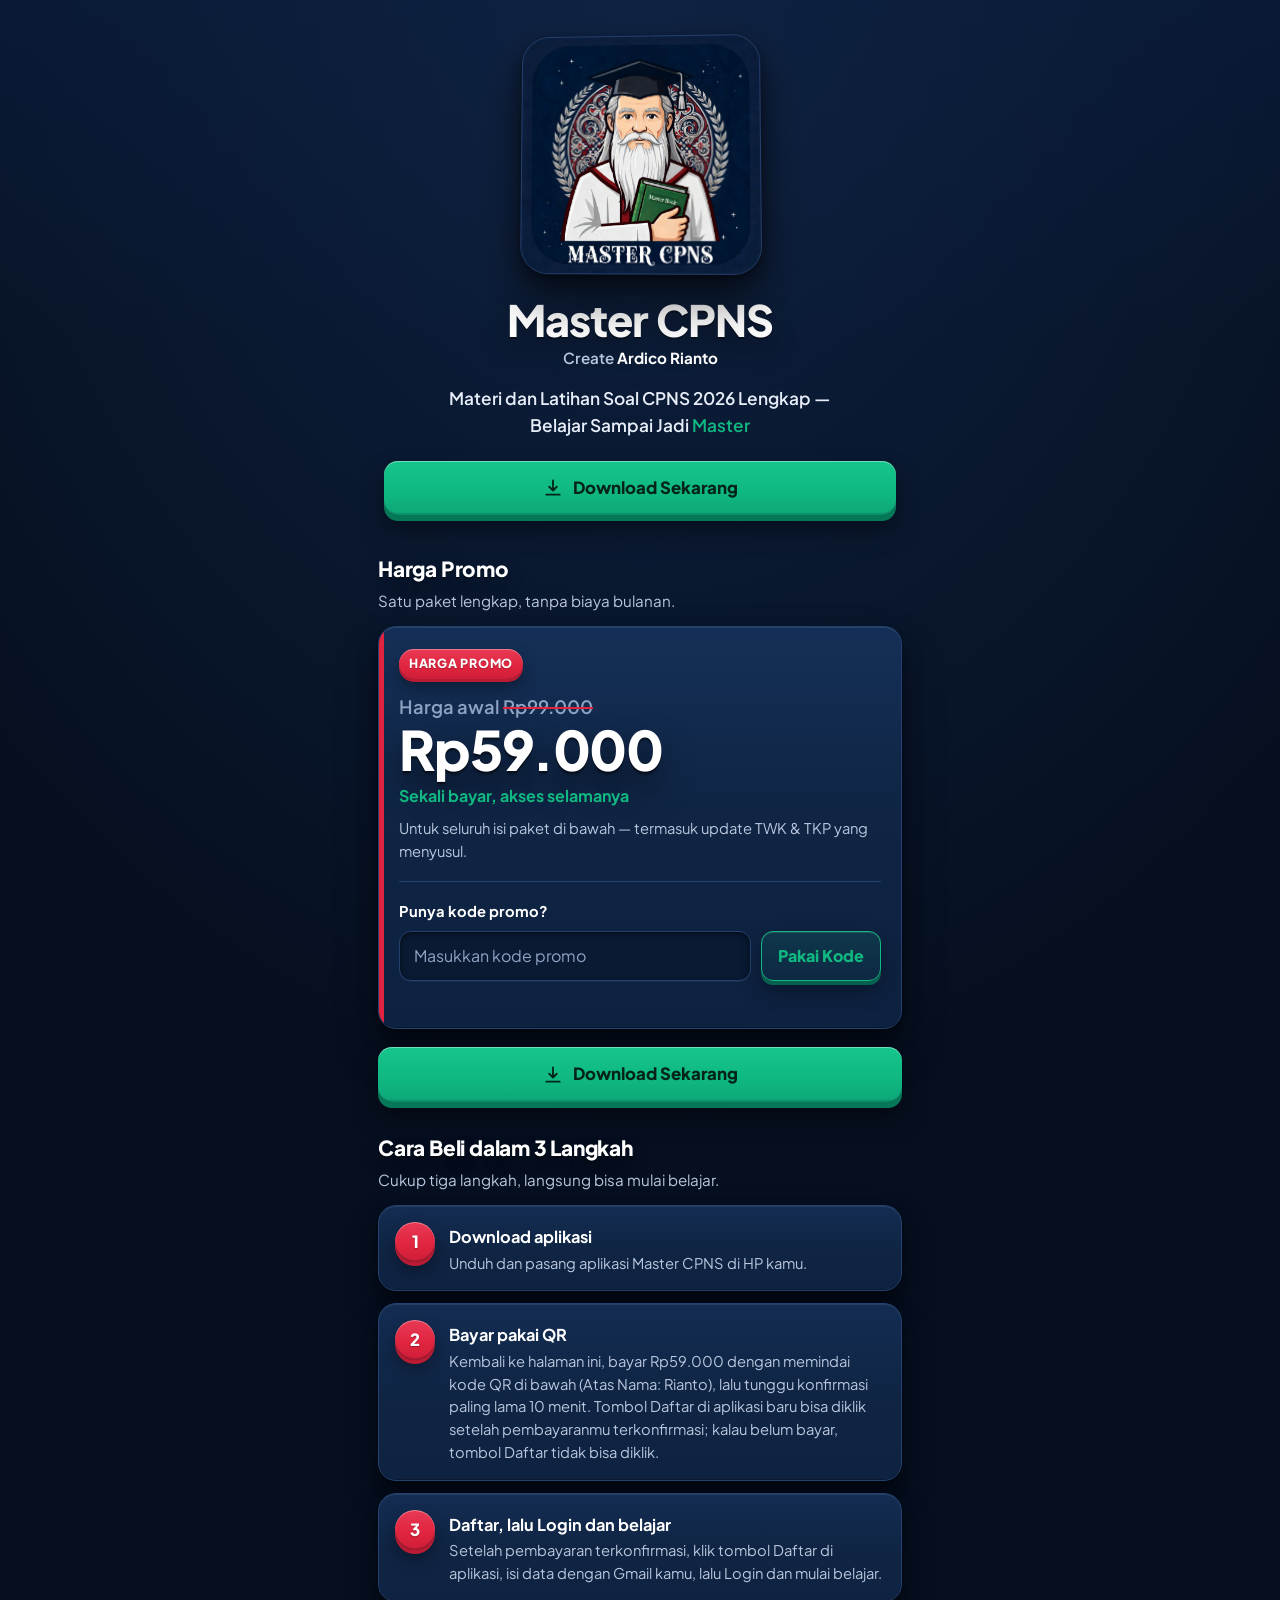
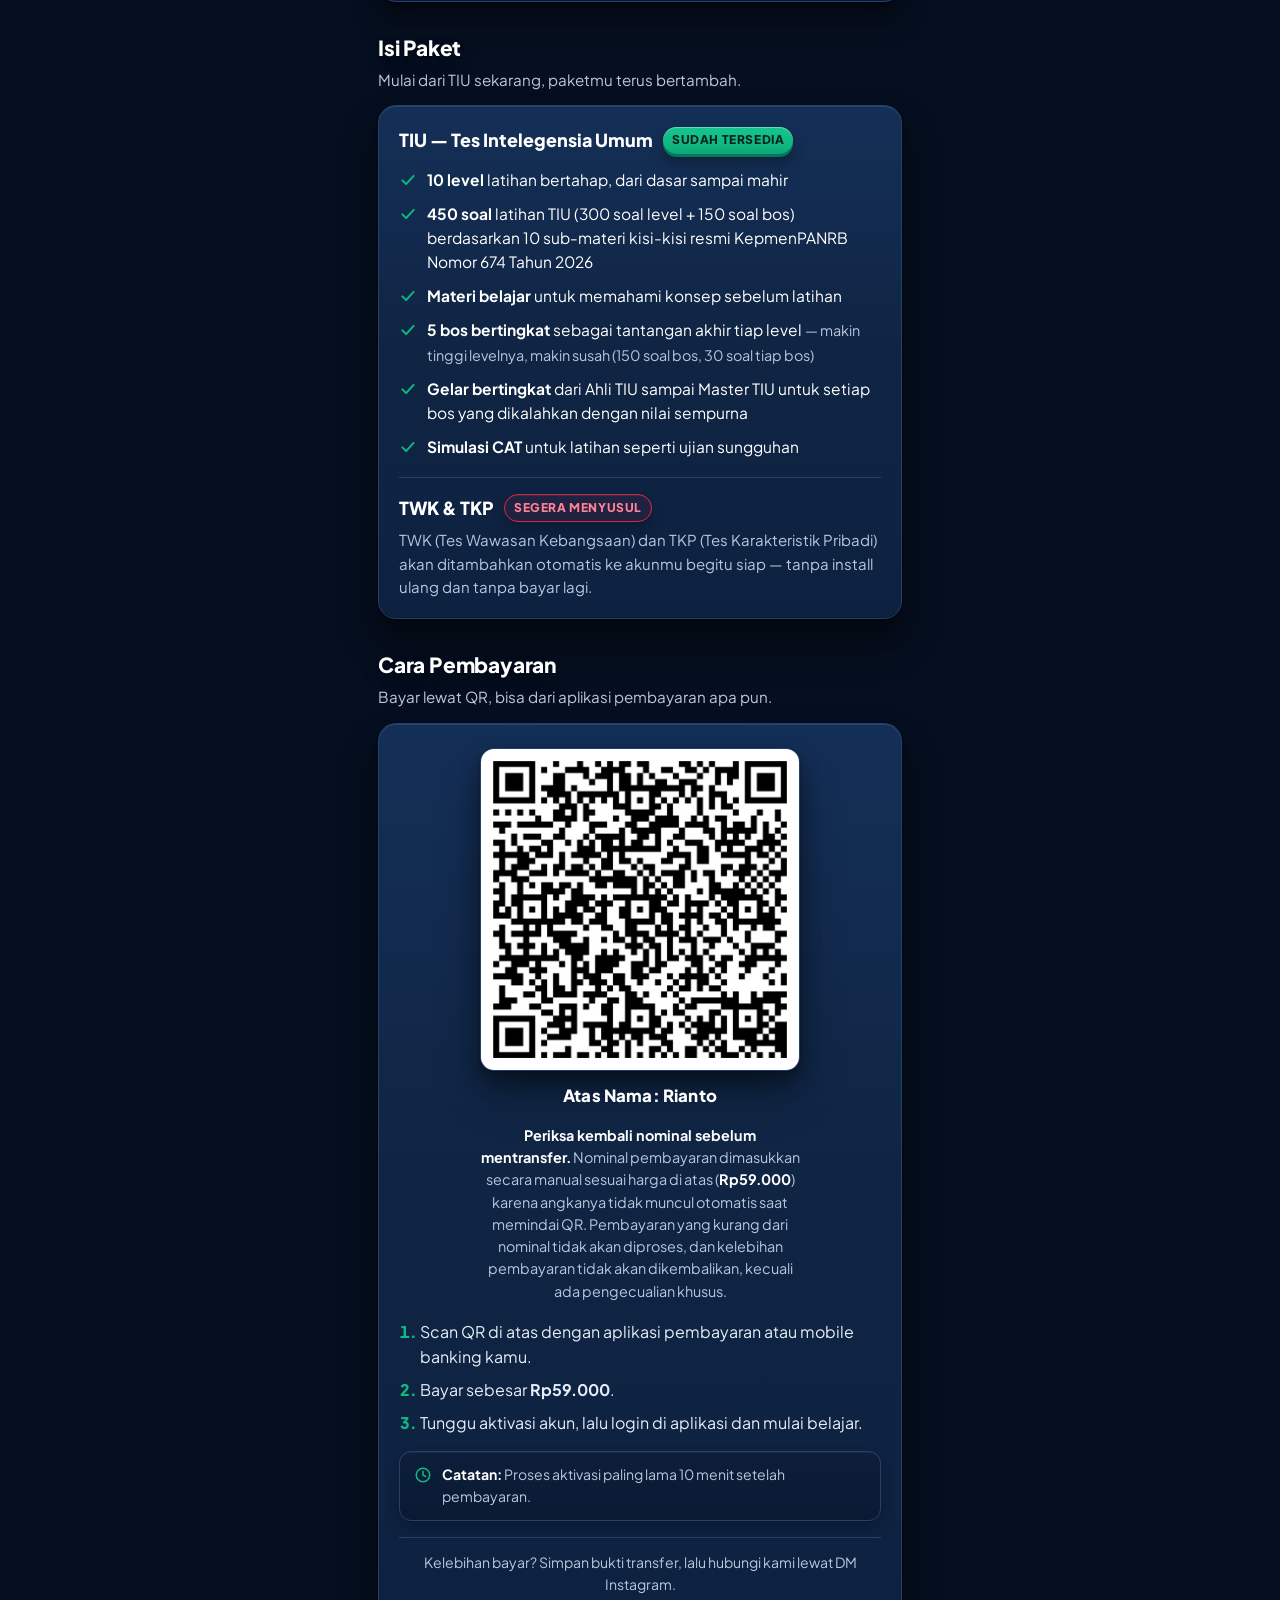
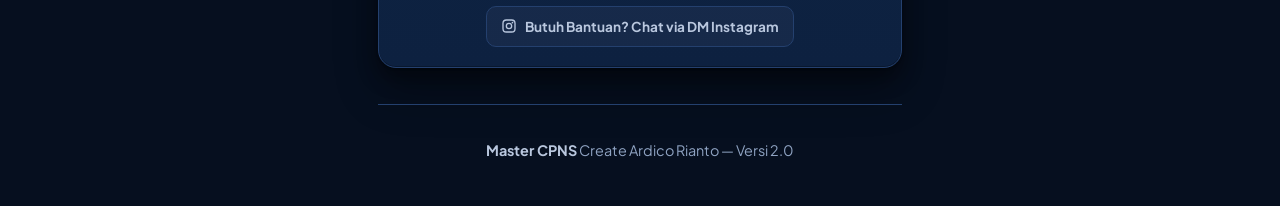
==== index.html @ 48efb050 "Publish landing page Master CPNS" ====
<!doctype html>
<html lang="id">
<head>
<meta charset="utf-8" />
<meta name="viewport" content="width=device-width, initial-scale=1, viewport-fit=cover" />
<meta name="color-scheme" content="dark" />
<link rel="icon" href="data:," />
<title>Master CPNS — Latihan Soal CPNS 2026</title>
<link rel="preconnect" href="https://fonts.googleapis.com" />
<link rel="preconnect" href="https://fonts.gstatic.com" crossorigin />
<link href="https://fonts.googleapis.com/css2?family=Plus+Jakarta+Sans:wght@400;500;600;700;800&display=swap" rel="stylesheet" />
<style>
  :root{
    --navy-950:#060f1f;
    --navy-900:#0a1a33;
    --navy-800:#102544;
    --navy-700:#17335e;
    --navy-line:#24406e;
    --white:#ffffff;
    --muted:#b9c7de;
    --muted-2:#8fa3c2;
    --crimson:#e0243f;
    --crimson-dark:#b91c32;
    --emerald:#10b981;
    --emerald-dark:#059669;
    --emerald-soft:#d1fae5;
    --radius:18px;
  }
  *{box-sizing:border-box}
  html{scroll-behavior:smooth}
  body{
    margin:0;
    background:
      radial-gradient(120% 55% at 50% 0%, #0e2242 0%, rgba(14,34,66,0) 60%),
      linear-gradient(180deg, #081630 0%, var(--navy-950) 340px, var(--navy-950) 100%);
    background-color:var(--navy-950);
    color:var(--white);
    font-family:"Plus Jakarta Sans", system-ui, -apple-system, "Segoe UI", sans-serif;
    -webkit-font-smoothing:antialiased;
    line-height:1.55;
    overflow-x:clip;
  }
  img{max-width:100%; display:block}
  button, input{font:inherit}
  button, input{min-height:48px}
  :focus-visible{outline:3px solid var(--emerald); outline-offset:2px; border-radius:6px}

  .page{max-width:560px; margin:0 auto; padding:0 18px 0}

  /* ---------- HERO ---------- */
  .hero{
    text-align:center;
    padding:34px 6px 8px;
    perspective:900px;
  }
  .logo-wrap{
    width:min(240px, 62vw);
    margin:0 auto;
    border-radius:28px;
    overflow:hidden;
    border:1px solid var(--navy-line);
    box-shadow:
      inset 0 1px 0 rgba(255,255,255,.14),
      0 2px 4px rgba(0,0,0,.35),
      0 10px 20px rgba(0,0,0,.38),
      0 26px 48px rgba(0,0,0,.5);
    transform:perspective(900px) rotateX(2deg) rotateY(-2deg);
    transition:transform .35s ease, box-shadow .35s ease;
    will-change:transform;
  }
  @media (hover:hover){
    .logo-wrap:hover{
      transform:perspective(900px) rotateX(5deg) rotateY(4deg) translateY(-3px);
      box-shadow:
        inset 0 1px 0 rgba(255,255,255,.16),
        0 3px 6px rgba(0,0,0,.35),
        0 14px 26px rgba(0,0,0,.4),
        0 32px 56px rgba(0,0,0,.55);
    }
  }
  .logo-wrap:active{
    transform:perspective(900px) rotateX(5deg) rotateY(4deg) translateY(-2px);
    box-shadow:
      inset 0 1px 0 rgba(255,255,255,.16),
      0 3px 6px rgba(0,0,0,.35),
      0 14px 26px rgba(0,0,0,.4),
      0 30px 52px rgba(0,0,0,.52);
  }
  .logo-wrap img{width:100%; height:auto; aspect-ratio:1/1}
  .hero h1{
    margin:22px 0 2px;
    font-size:2.35rem;
    line-height:1.1;
    font-weight:800;
    letter-spacing:-.02em;
    text-shadow:0 2px 0 rgba(0,0,0,.35), 0 10px 24px rgba(0,0,0,.35);
  }
  .byline{
    margin:0;
    color:var(--muted);
    font-size:.95rem;
    font-weight:600;
  }
  .byline strong{color:var(--white); font-weight:700}
  .tagline{
    margin:16px auto 0;
    max-width:26rem;
    font-size:1.08rem;
    font-weight:600;
    color:#e6edf8;
  }
  .tagline .accent{color:var(--emerald)}
  .btn-download{
    margin-top:22px;
    width:100%;
    text-decoration:none;
    border:0;
    border-radius:14px;
    background:linear-gradient(180deg, #15c58d 0%, var(--emerald) 55%, #0da678 100%);
    color:#04241a;
    font-weight:800;
    font-size:1.05rem;
    padding:14px 20px;
    cursor:pointer;
    display:inline-flex; align-items:center; justify-content:center; gap:10px;
    box-shadow:
      inset 0 1px 0 rgba(255,255,255,.4),
      inset 0 -2px 0 rgba(0,0,0,.14),
      0 6px 0 #047857,
      0 14px 26px rgba(0,0,0,.45);
    transform:translateY(0);
    transition:transform .12s ease, box-shadow .12s ease, background .12s ease;
    -webkit-tap-highlight-color:transparent;
  }
  @media (hover:hover){
    .btn-download:hover{
      transform:translateY(-1px);
      box-shadow:
        inset 0 1px 0 rgba(255,255,255,.4),
        inset 0 -2px 0 rgba(0,0,0,.14),
        0 7px 0 #047857,
        0 16px 30px rgba(0,0,0,.48);
    }
  }
  .btn-download:active{
    background:var(--emerald-dark);
    color:#fff;
    transform:translateY(4px);
    box-shadow:
      inset 0 1px 0 rgba(255,255,255,.22),
      inset 0 2px 6px rgba(0,0,0,.22),
      0 2px 0 #047857,
      0 6px 14px rgba(0,0,0,.4);
  }
  .btn-download svg{flex:none}
  .hero-note{
    min-height:1.4em;
    margin:10px 0 0;
    font-size:.85rem;
    color:var(--muted-2);
  }

  /* ---------- SECTIONS ---------- */
  section{margin-top:30px}
  .section-title{
    margin:0 0 4px;
    font-size:1.3rem;
    font-weight:800;
    letter-spacing:-.01em;
    text-shadow:0 2px 0 rgba(0,0,0,.3), 0 8px 18px rgba(0,0,0,.28);
  }
  .section-sub{margin:0 0 14px; color:var(--muted); font-size:.95rem}

  /* ---------- PRICE CARD ---------- */
  .price-card{
    background:linear-gradient(180deg, #142f57 0%, var(--navy-800) 46%, #0d2140 100%);
    border:1px solid var(--navy-line);
    border-radius:var(--radius);
    padding:22px 20px 20px;
    position:relative;
    overflow:hidden;
    box-shadow:
      inset 0 1px 0 rgba(255,255,255,.1),
      inset 0 -1px 0 rgba(0,0,0,.28),
      0 1px 2px rgba(0,0,0,.35),
      0 10px 20px rgba(0,0,0,.34),
      0 24px 44px rgba(0,0,0,.32);
  }
  .price-card::before{
    content:"";
    position:absolute; inset:0 auto 0 0; width:5px;
    background:var(--crimson);
  }
  .promo-badge{
    display:inline-block;
    background:linear-gradient(180deg, #e83a55 0%, var(--crimson) 60%, #cf1e38 100%);
    color:#fff;
    font-size:.78rem;
    font-weight:800;
    letter-spacing:.06em;
    text-transform:uppercase;
    padding:5px 10px;
    border-radius:999px;
    box-shadow:
      inset 0 1px 0 rgba(255,255,255,.3),
      0 3px 0 var(--crimson-dark),
      0 8px 16px rgba(0,0,0,.35);
    text-shadow:0 1px 1px rgba(0,0,0,.25);
  }
  .price-old{
    margin:14px 0 0;
    color:var(--muted-2);
    font-size:1.15rem;
    font-weight:600;
  }
  .price-old s{text-decoration-thickness:2px; text-decoration-color:var(--crimson)}
  .price-new{
    margin:0;
    font-size:3rem;
    line-height:1.05;
    font-weight:800;
    letter-spacing:-.02em;
    text-shadow:
      0 2px 0 rgba(0,0,0,.42),
      0 4px 0 rgba(0,0,0,.16),
      0 16px 30px rgba(0,0,0,.5);
  }
  .price-new small{font-size:1.05rem; font-weight:700; color:var(--muted)}
  .price-was{
    font-size:1.35rem;
    font-weight:600;
    color:var(--muted-2);
    letter-spacing:0;
    margin-left:10px;
    vertical-align:middle;
  }
  .price-was s{text-decoration-thickness:2px; text-decoration-color:var(--crimson)}
  .price-once{
    margin:6px 0 0;
    color:var(--emerald);
    font-weight:700;
    font-size:1rem;
  }
  .price-includes{margin:8px 0 0; color:var(--muted); font-size:.92rem}

  .promo-form{margin-top:18px; border-top:1px solid var(--navy-line); padding-top:18px}
  .promo-form label{display:block; font-weight:700; font-size:.92rem; margin-bottom:8px}
  .promo-row{display:flex; gap:10px}
  .promo-row input{
    flex:1; min-width:0;
    background:var(--navy-900);
    border:1px solid var(--navy-line);
    border-radius:12px;
    color:var(--white);
    padding:12px 14px;
    text-transform:uppercase;
    box-shadow:
      inset 0 2px 6px rgba(0,0,0,.45),
      inset 0 1px 0 rgba(0,0,0,.3),
      0 1px 0 rgba(255,255,255,.05);
  }
  .promo-row input::placeholder{color:var(--muted-2); text-transform:none}
  .btn-promo{
    flex:none;
    border:1px solid var(--emerald);
    background:linear-gradient(180deg, rgba(16,185,129,.14) 0%, rgba(16,185,129,.04) 100%);
    color:var(--emerald);
    font-weight:800;
    border-radius:12px;
    padding:12px 16px;
    cursor:pointer;
    box-shadow:
      inset 0 1px 0 rgba(255,255,255,.12),
      0 4px 0 rgba(4,120,87,.75),
      0 10px 20px rgba(0,0,0,.35);
    transform:translateY(0);
    transition:transform .12s ease, box-shadow .12s ease, background .12s ease, color .12s ease;
    -webkit-tap-highlight-color:transparent;
  }
  .btn-promo:active{
    background:var(--emerald);
    color:#04241a;
    transform:translateY(3px);
    box-shadow:
      inset 0 2px 5px rgba(0,0,0,.18),
      0 1px 0 rgba(4,120,87,.75),
      0 5px 12px rgba(0,0,0,.32);
  }
  .promo-msg{min-height:1.35em; margin:8px 0 0; font-size:.88rem; color:var(--muted)}
  .promo-msg.ok{color:var(--emerald)}
  .promo-msg.err{color:#ff8296}
  .promo-result{
    margin-top:14px;
    background:linear-gradient(180deg, rgba(16,185,129,.14) 0%, rgba(16,185,129,.05) 100%);
    border:1px solid var(--emerald);
    border-radius:12px;
    padding:12px 14px;
    box-shadow:
      inset 0 1px 0 rgba(255,255,255,.1),
      0 6px 14px rgba(0,0,0,.28);
  }
  .promo-result-price{margin:0; font-size:1rem; color:var(--muted)}
  .promo-result-price strong{color:var(--emerald); font-size:1.35rem; font-weight:800; letter-spacing:-.01em}

  /* ---------- STEPS ---------- */
  .steps{list-style:none; margin:0; padding:0; display:grid; gap:12px}
  .steps li{
    display:flex; gap:14px; align-items:flex-start;
    background:linear-gradient(180deg, #132c52 0%, var(--navy-800) 52%, #0e2342 100%);
    border:1px solid var(--navy-line);
    border-radius:var(--radius);
    padding:16px;
    box-shadow:
      inset 0 1px 0 rgba(255,255,255,.09),
      inset 0 -1px 0 rgba(0,0,0,.25),
      0 1px 2px rgba(0,0,0,.32),
      0 8px 16px rgba(0,0,0,.3),
      0 18px 32px rgba(0,0,0,.26);
  }
  .step-num{
    flex:none;
    width:40px; height:40px;
    border-radius:50%;
    display:flex; align-items:center; justify-content:center;
    font-weight:800; font-size:1.05rem;
    background:linear-gradient(180deg, #e83a55 0%, var(--crimson) 58%, #cf1e38 100%);
    color:#fff;
    box-shadow:
      inset 0 1px 0 rgba(255,255,255,.35),
      inset 0 -2px 0 rgba(0,0,0,.18),
      0 4px 0 var(--crimson-dark),
      0 9px 16px rgba(0,0,0,.38);
    text-shadow:0 1px 1px rgba(0,0,0,.28);
  }
  .steps h3{margin:2px 0 2px; font-size:1.02rem; font-weight:700}
  .steps p{margin:0; color:var(--muted); font-size:.92rem}

  /* ---------- PACKAGE ---------- */
  .pkg-card{
    background:linear-gradient(180deg, #142f57 0%, var(--navy-800) 46%, #0d2140 100%);
    border:1px solid var(--navy-line);
    border-radius:var(--radius);
    padding:20px;
    box-shadow:
      inset 0 1px 0 rgba(255,255,255,.1),
      inset 0 -1px 0 rgba(0,0,0,.28),
      0 1px 2px rgba(0,0,0,.35),
      0 10px 20px rgba(0,0,0,.34),
      0 24px 44px rgba(0,0,0,.32);
  }
  .pkg-head{display:flex; align-items:center; gap:10px; flex-wrap:wrap}
  .pkg-head h3{margin:0; font-size:1.12rem; font-weight:800}
  .chip{
    font-size:.75rem; font-weight:800; letter-spacing:.05em; text-transform:uppercase;
    padding:4px 9px; border-radius:999px;
  }
  .chip-now{
    background:linear-gradient(180deg, #15c58d 0%, var(--emerald) 60%, #0da678 100%);
    color:#04241a;
    box-shadow:
      inset 0 1px 0 rgba(255,255,255,.35),
      0 3px 0 #047857,
      0 7px 14px rgba(0,0,0,.32);
  }
  .chip-soon{
    background:rgba(224,36,63,.08);
    border:1px solid var(--crimson);
    color:#ff8296;
    box-shadow:
      inset 0 1px 0 rgba(255,255,255,.07),
      0 6px 14px rgba(0,0,0,.25);
  }
  .pkg-list{list-style:none; margin:14px 0 0; padding:0; display:grid; gap:10px}
  .pkg-list li{display:flex; gap:10px; align-items:flex-start; font-size:.97rem}
  .pkg-list svg{flex:none; margin-top:3px}
  .pkg-list .sub{color:var(--muted); font-size:.9rem}
  .pkg-soon{margin-top:18px; border-top:1px solid var(--navy-line); padding-top:16px}
  .pkg-soon p{margin:6px 0 0; color:var(--muted); font-size:.94rem}

  /* ---------- PAYMENT ---------- */
  .pay-card{
    background:linear-gradient(180deg, #142f57 0%, var(--navy-800) 46%, #0d2140 100%);
    border:1px solid var(--navy-line);
    border-radius:var(--radius);
    padding:20px;
    box-shadow:
      inset 0 1px 0 rgba(255,255,255,.1),
      inset 0 -1px 0 rgba(0,0,0,.28),
      0 1px 2px rgba(0,0,0,.35),
      0 10px 20px rgba(0,0,0,.34),
      0 24px 44px rgba(0,0,0,.32);
  }
  .qr-figure{
    margin:4px auto 0;
    max-width:320px;
    text-align:center;
  }
  .qr-figure img{
    width:100%;
    height:auto;
    border-radius:14px;
    border:1px solid var(--navy-line);
    box-shadow:
      0 1px 2px rgba(0,0,0,.35),
      0 10px 20px rgba(0,0,0,.34),
      0 24px 44px rgba(0,0,0,.32);
  }
  .qr-name{
    margin:12px 0 0;
    font-weight:800;
    font-size:1.05rem;
    letter-spacing:.01em;
    color:var(--white);
  }
  .qr-manual-note{
    margin:14px auto 0;
    max-width:320px;
    text-align:center;
    font-size:.9rem;
    color:var(--muted);
  }
  .qr-manual-note strong{color:var(--white)}
  .pay-steps{margin:18px 0 0; padding-left:1.3rem; display:grid; gap:8px; color:#e6edf8}
  .pay-steps li::marker{color:var(--emerald); font-weight:800}
  .pay-note{
    margin:16px 0 0;
    background:linear-gradient(180deg, #0c1e3a 0%, var(--navy-900) 100%);
    border:1px solid var(--navy-line);
    border-radius:12px;
    padding:12px 14px;
    font-size:.88rem;
    color:var(--muted);
    display:flex; gap:10px; align-items:flex-start;
    box-shadow:
      inset 0 1px 0 rgba(255,255,255,.06),
      0 6px 14px rgba(0,0,0,.28);
  }
  .pay-note svg{flex:none; margin-top:2px}
  .pay-note strong{color:var(--white)}
  .pay-help{
    margin:16px 0 0;
    border-top:1px solid var(--navy-line);
    padding-top:14px;
    text-align:center;
  }
  .pay-help p{
    margin:0 0 10px;
    font-size:.88rem;
    color:var(--muted);
  }
  .btn-help{
    display:inline-flex; align-items:center; justify-content:center; gap:8px;
    min-height:40px;
    border:1px solid var(--navy-line);
    background:rgba(185,199,222,.05);
    color:var(--muted);
    font-size:.85rem;
    font-weight:700;
    text-decoration:none;
    border-radius:10px;
    padding:9px 14px;
    transition:color .15s ease, border-color .15s ease, background .15s ease;
    -webkit-tap-highlight-color:transparent;
  }
  @media (hover:hover){
    .btn-help:hover{color:var(--white); border-color:var(--emerald); background:rgba(16,185,129,.08)}
  }
  .btn-help svg{flex:none}

  .cta-after-price{margin-top:18px}
  .cta-after-price .btn-download{margin-top:0}

  /* ---------- FOOTER ---------- */
  footer{
    margin-top:36px;
    border-top:1px solid var(--navy-line);
    padding:20px 0 30px;
    text-align:center;
    color:var(--muted-2);
    font-size:.9rem;
  }
  footer strong{color:var(--muted)}

  @media (min-width:640px){
    .hero h1{font-size:2.7rem}
    .price-new{font-size:3.4rem}
    .steps{grid-template-columns:1fr}
  }
  @media (prefers-reduced-motion: reduce){
    html{scroll-behavior:auto}
    .logo-wrap, .btn-download, .btn-promo{transition:none}
    .logo-wrap:hover, .logo-wrap:active{transform:perspective(900px) rotateX(2deg) rotateY(-2deg)}
    .btn-download:hover{transform:none}
  }
</style>
</head>
<body>
<div class="page">

  <!-- 1. HERO -->
  <header class="hero">
    <div class="logo-wrap">
      <img src="[data-uri]" alt="Logo Master CPNS — Master Sifu berjubah putih memegang buku hijau dengan tulisan MASTER CPNS" width="1600" height="1600" />
    </div>
    <h1>Master CPNS</h1>
    <p class="byline">Create <strong>Ardico Rianto</strong></p>
    <p class="tagline">Materi dan Latihan Soal CPNS 2026 Lengkap — Belajar Sampai Jadi <span class="accent">Master</span></p>
    <a class="btn-download" id="btnDownloadTop" href="https://mastercpns.github.io/Master%20CPNS.apk" download>
      <svg width="20" height="20" viewBox="0 0 24 24" fill="none" aria-hidden="true"><path d="M12 3v12m0 0 4.5-4.5M12 15 7.5 10.5M4 20h16" stroke="currentColor" stroke-width="2.2" stroke-linecap="round" stroke-linejoin="round"/></svg>
      Download Sekarang
    </a>
  </header>

  <!-- 2. HARGA -->
  <section aria-labelledby="judul-harga">
    <h2 class="section-title" id="judul-harga">Harga Promo</h2>
    <p class="section-sub">Satu paket lengkap, tanpa biaya bulanan.</p>
    <div class="price-card">
      <span class="promo-badge">Harga Promo</span>
      <p class="price-old">Harga awal <s>Rp99.000</s></p>
      <p class="price-new"><span id="priceNow">Rp59.000</span><span class="price-was" id="priceWas" hidden><s>Rp59.000</s></span></p>
      <p class="price-once">Sekali bayar, akses selamanya</p>
      <p class="price-includes">Untuk seluruh isi paket di bawah — termasuk update TWK &amp; TKP yang menyusul.</p>

      <form class="promo-form" id="promoForm" novalidate>
        <label for="kodePromo">Punya kode promo?</label>
        <div class="promo-row">
          <input type="text" id="kodePromo" name="kodePromo" placeholder="Masukkan kode promo" autocomplete="off" autocapitalize="characters" />
          <button type="submit" class="btn-promo">Pakai Kode</button>
        </div>
        <p class="promo-msg" id="promoMsg" role="status"></p>
        <div class="promo-result" id="promoResult" hidden>
          <p class="promo-result-price">Harga setelah kode: <strong id="promoResultPrice"></strong></p>
        </div>
      </form>
    </div>
  </section>

  <!-- 2b. DOWNLOAD SETELAH HARGA -->
  <div class="cta-after-price">
    <a class="btn-download" id="btnDownloadAfterPrice" href="https://mastercpns.github.io/Master%20CPNS.apk" download>
      <svg width="20" height="20" viewBox="0 0 24 24" fill="none" aria-hidden="true"><path d="M12 3v12m0 0 4.5-4.5M12 15 7.5 10.5M4 20h16" stroke="currentColor" stroke-width="2.2" stroke-linecap="round" stroke-linejoin="round"/></svg>
      Download Sekarang
    </a>
  </div>

  <!-- 3. CARA BELI -->
  <section aria-labelledby="judul-langkah">
    <h2 class="section-title" id="judul-langkah">Cara Beli dalam 3 Langkah</h2>
    <p class="section-sub">Cukup tiga langkah, langsung bisa mulai belajar.</p>
    <ol class="steps">
      <li>
        <span class="step-num" aria-hidden="true">1</span>
        <div>
          <h3>Download aplikasi</h3>
          <p>Unduh dan pasang aplikasi Master CPNS di HP kamu.</p>
        </div>
      </li>
      <li>
        <span class="step-num" aria-hidden="true">2</span>
        <div>
          <h3>Bayar pakai QR</h3>
          <p>Kembali ke halaman ini, bayar <span class="pay-amount">Rp59.000</span> dengan memindai kode QR di bawah (Atas Nama: Rianto), lalu tunggu konfirmasi paling lama 10 menit. Tombol Daftar di aplikasi baru bisa diklik setelah pembayaranmu terkonfirmasi; kalau belum bayar, tombol Daftar tidak bisa diklik.</p>
        </div>
      </li>
      <li>
        <span class="step-num" aria-hidden="true">3</span>
        <div>
          <h3>Daftar, lalu Login dan belajar</h3>
          <p>Setelah pembayaran terkonfirmasi, klik tombol Daftar di aplikasi, isi data dengan Gmail kamu, lalu Login dan mulai belajar.</p>
        </div>
      </li>
    </ol>
  </section>

  <!-- 4. ISI PAKET -->
  <section aria-labelledby="judul-paket">
    <h2 class="section-title" id="judul-paket">Isi Paket</h2>
    <p class="section-sub">Mulai dari TIU sekarang, paketmu terus bertambah.</p>
    <div class="pkg-card">
      <div class="pkg-head">
        <h3>TIU — Tes Intelegensia Umum</h3>
        <span class="chip chip-now">Sudah Tersedia</span>
      </div>
      <ul class="pkg-list">
        <li>
          <svg width="18" height="18" viewBox="0 0 24 24" fill="none" aria-hidden="true"><path d="m4.5 12.5 5 5 10-11" stroke="#10b981" stroke-width="2.6" stroke-linecap="round" stroke-linejoin="round"/></svg>
          <span><strong>10 level</strong> latihan bertahap, dari dasar sampai mahir</span>
        </li>
        <li>
          <svg width="18" height="18" viewBox="0 0 24 24" fill="none" aria-hidden="true"><path d="m4.5 12.5 5 5 10-11" stroke="#10b981" stroke-width="2.6" stroke-linecap="round" stroke-linejoin="round"/></svg>
          <span><strong>450 soal</strong> latihan TIU (300 soal level + 150 soal bos) berdasarkan 10 sub-materi kisi-kisi resmi KepmenPANRB Nomor 674 Tahun 2026</span>
        </li>
        <li>
          <svg width="18" height="18" viewBox="0 0 24 24" fill="none" aria-hidden="true"><path d="m4.5 12.5 5 5 10-11" stroke="#10b981" stroke-width="2.6" stroke-linecap="round" stroke-linejoin="round"/></svg>
          <span><strong>Materi belajar</strong> untuk memahami konsep sebelum latihan</span>
        </li>
        <li>
          <svg width="18" height="18" viewBox="0 0 24 24" fill="none" aria-hidden="true"><path d="m4.5 12.5 5 5 10-11" stroke="#10b981" stroke-width="2.6" stroke-linecap="round" stroke-linejoin="round"/></svg>
          <span><strong>5 bos bertingkat</strong> sebagai tantangan akhir tiap level <span class="sub">— makin tinggi levelnya, makin susah (150 soal bos, 30 soal tiap bos)</span></span>
        </li>
        <li>
          <svg width="18" height="18" viewBox="0 0 24 24" fill="none" aria-hidden="true"><path d="m4.5 12.5 5 5 10-11" stroke="#10b981" stroke-width="2.6" stroke-linecap="round" stroke-linejoin="round"/></svg>
          <span><strong>Gelar bertingkat</strong> dari Ahli TIU sampai Master TIU untuk setiap bos yang dikalahkan dengan nilai sempurna</span>
        </li>
        <li>
          <svg width="18" height="18" viewBox="0 0 24 24" fill="none" aria-hidden="true"><path d="m4.5 12.5 5 5 10-11" stroke="#10b981" stroke-width="2.6" stroke-linecap="round" stroke-linejoin="round"/></svg>
          <span><strong>Simulasi CAT</strong> untuk latihan seperti ujian sungguhan</span>
        </li>
      </ul>

      <div class="pkg-soon">
        <div class="pkg-head">
          <h3>TWK &amp; TKP</h3>
          <span class="chip chip-soon">Segera Menyusul</span>
        </div>
        <p>TWK (Tes Wawasan Kebangsaan) dan TKP (Tes Karakteristik Pribadi) akan ditambahkan otomatis ke akunmu begitu siap — tanpa install ulang dan tanpa bayar lagi.</p>
      </div>
    </div>
  </section>

  <!-- 5. PEMBAYARAN -->
  <section aria-labelledby="judul-bayar">
    <h2 class="section-title" id="judul-bayar">Cara Pembayaran</h2>
    <p class="section-sub">Bayar lewat QR, bisa dari aplikasi pembayaran apa pun.</p>
    <div class="pay-card">
      <figure class="qr-figure">
        <img src="[data-uri]" alt="Kode QRIS untuk pembayaran Master CPNS atas nama Rianto" width="732" height="740" />
        <figcaption class="qr-name">Atas Nama: Rianto</figcaption>
      </figure>
      <p class="qr-manual-note" id="qrManualNote"><strong>Periksa kembali nominal sebelum mentransfer.</strong> Nominal pembayaran dimasukkan secara manual sesuai harga di atas (<strong class="pay-amount">Rp59.000</strong>) karena angkanya tidak muncul otomatis saat memindai QR. Pembayaran yang kurang dari nominal tidak akan diproses, dan kelebihan pembayaran tidak akan dikembalikan, kecuali ada pengecualian khusus.</p>
      <p class="qr-manual-note" id="qrFreeNote" hidden>Tidak perlu membayar — kode GRATIS10 membuat pendaftaranmu gratis.</p>
      <ol class="pay-steps">
        <li>Scan QR di atas dengan aplikasi pembayaran atau mobile banking kamu.</li>
        <li>Bayar sebesar <strong class="pay-amount">Rp59.000</strong>.</li>
        <li>Tunggu aktivasi akun, lalu login di aplikasi dan mulai belajar.</li>
      </ol>
      <p class="pay-note">
        <svg width="18" height="18" viewBox="0 0 24 24" fill="none" aria-hidden="true"><circle cx="12" cy="12" r="9" stroke="#10b981" stroke-width="2"/><path d="M12 7v5l3.5 2" stroke="#10b981" stroke-width="2" stroke-linecap="round" stroke-linejoin="round"/></svg>
        <span><strong>Catatan:</strong> Proses aktivasi paling lama 10 menit setelah pembayaran.</span>
      </p>
      <div class="pay-help">
        <p>Kelebihan bayar? Simpan bukti transfer, lalu hubungi kami lewat DM Instagram.</p>
        <a class="btn-help" href="https://ig.me/m/ardicorianto" target="_blank" rel="noopener noreferrer">
          <svg width="16" height="16" viewBox="0 0 24 24" fill="none" aria-hidden="true"><rect x="3" y="3" width="18" height="18" rx="5" stroke="currentColor" stroke-width="2"/><circle cx="12" cy="12" r="4" stroke="currentColor" stroke-width="2"/><circle cx="17.2" cy="6.8" r="1.3" fill="currentColor"/></svg>
          Butuh Bantuan? Chat via DM Instagram
        </a>
      </div>
    </div>

  </section>

  <!-- 6. FOOTER -->
  <footer>
    <p><strong>Master CPNS</strong> Create Ardico Rianto — Versi 2.0</p>
  </footer>
</div>

<script>
  (function () {
    var form = document.getElementById("promoForm");
    var input = document.getElementById("kodePromo");
    var promoMsg = document.getElementById("promoMsg");
    var promoResult = document.getElementById("promoResult");
    var promoResultPrice = document.getElementById("promoResultPrice");
    var priceNow = document.getElementById("priceNow");
    var priceWas = document.getElementById("priceWas");
    var qrManualNote = document.getElementById("qrManualNote");
    var qrFreeNote = document.getElementById("qrFreeNote");
    var payAmounts = document.querySelectorAll(".pay-amount");
    var BASE_PRICE = "Rp59.000";
    var appliedCode = "";
    var promos = {
      "GRATIS10": {
        price: "Rp0 (GRATIS)",
        pay: "Rp0",
        msg: "Kode GRATIS10 diterima! Harga menjadi Rp0 alias GRATIS."
      },
      "DISKON50": {
        price: "Rp29.500",
        pay: "Rp29.500",
        msg: "Kode DISKON50 diterima! Harga menjadi Rp29.500 (diskon 50% dari Rp59.000)."
      }
    };
    function setPrices(promo, code) {
      if (promo) {
        priceNow.textContent = promo.price;
        priceWas.hidden = false;
        for (var i = 0; i < payAmounts.length; i++) {
          payAmounts[i].textContent = promo.pay;
        }
        var isFree = code === "GRATIS10";
        qrManualNote.hidden = isFree;
        qrFreeNote.hidden = !isFree;
      } else {
        priceNow.textContent = BASE_PRICE;
        priceWas.hidden = true;
        for (var j = 0; j < payAmounts.length; j++) {
          payAmounts[j].textContent = BASE_PRICE;
        }
        qrManualNote.hidden = false;
        qrFreeNote.hidden = true;
      }
    }
    function resetPromo(clearMsg) {
      appliedCode = "";
      setPrices(null);
      promoResult.hidden = true;
      if (clearMsg) {
        promoMsg.className = "promo-msg";
        promoMsg.textContent = "";
      }
    }
    input.addEventListener("input", function () {
      var code = (input.value || "").trim().toUpperCase();
      if (appliedCode && code !== appliedCode) {
        resetPromo(true);
      }
    });
    form.addEventListener("submit", function (e) {
      e.preventDefault();
      var code = (input.value || "").trim().toUpperCase();
      if (!code) {
        resetPromo(false);
        promoMsg.className = "promo-msg";
        promoMsg.textContent = "Isi dulu kode promonya, lalu tekan Pakai Kode.";
        input.focus();
        return;
      }
      var promo = promos[code];
      if (promo) {
        appliedCode = code;
        setPrices(promo, code);
        promoMsg.className = "promo-msg ok";
        promoMsg.textContent = promo.msg;
        promoResultPrice.textContent = promo.price;
        promoResult.hidden = false;
      } else {
        resetPromo(false);
        promoMsg.className = "promo-msg err";
        promoMsg.textContent = "Kode “" + code + "” tidak dikenal. Periksa lagi ejaannya, lalu coba lagi.";
      }
    });
  })();
</script>
</body>
</html>
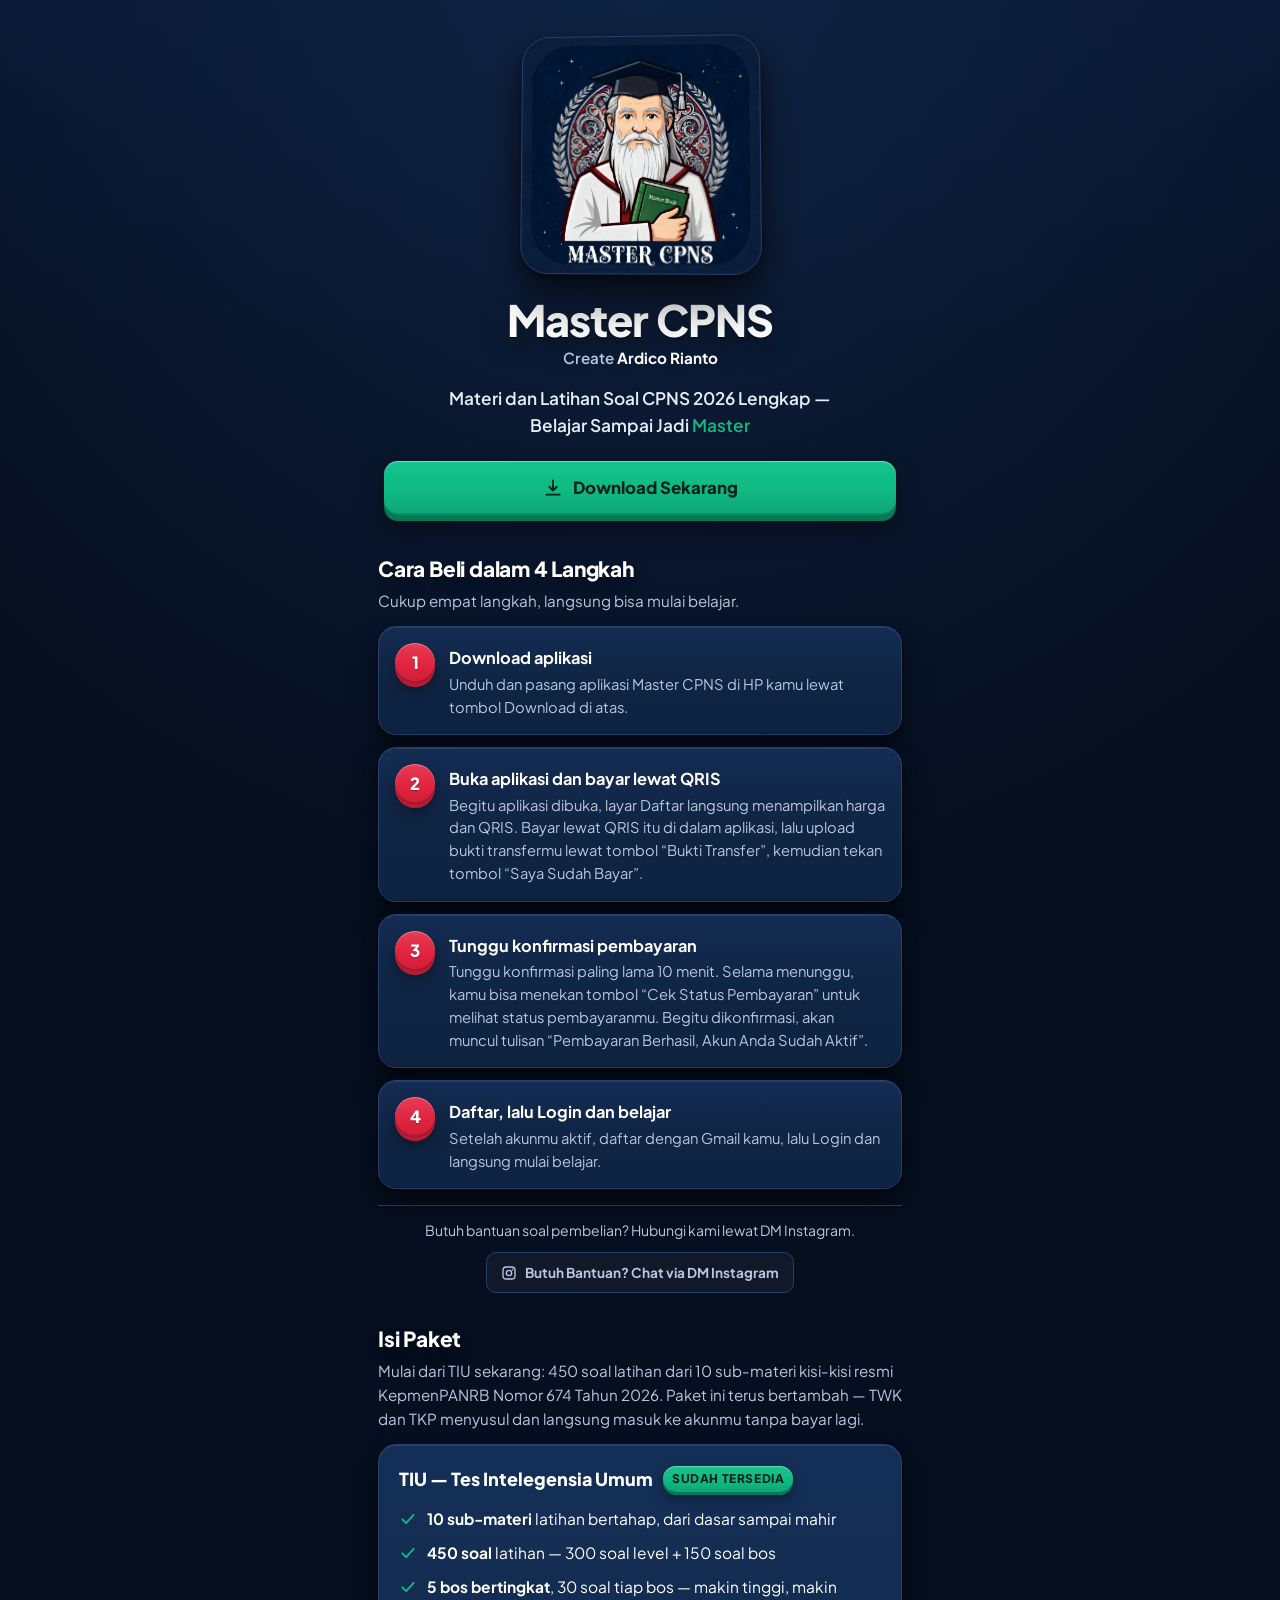
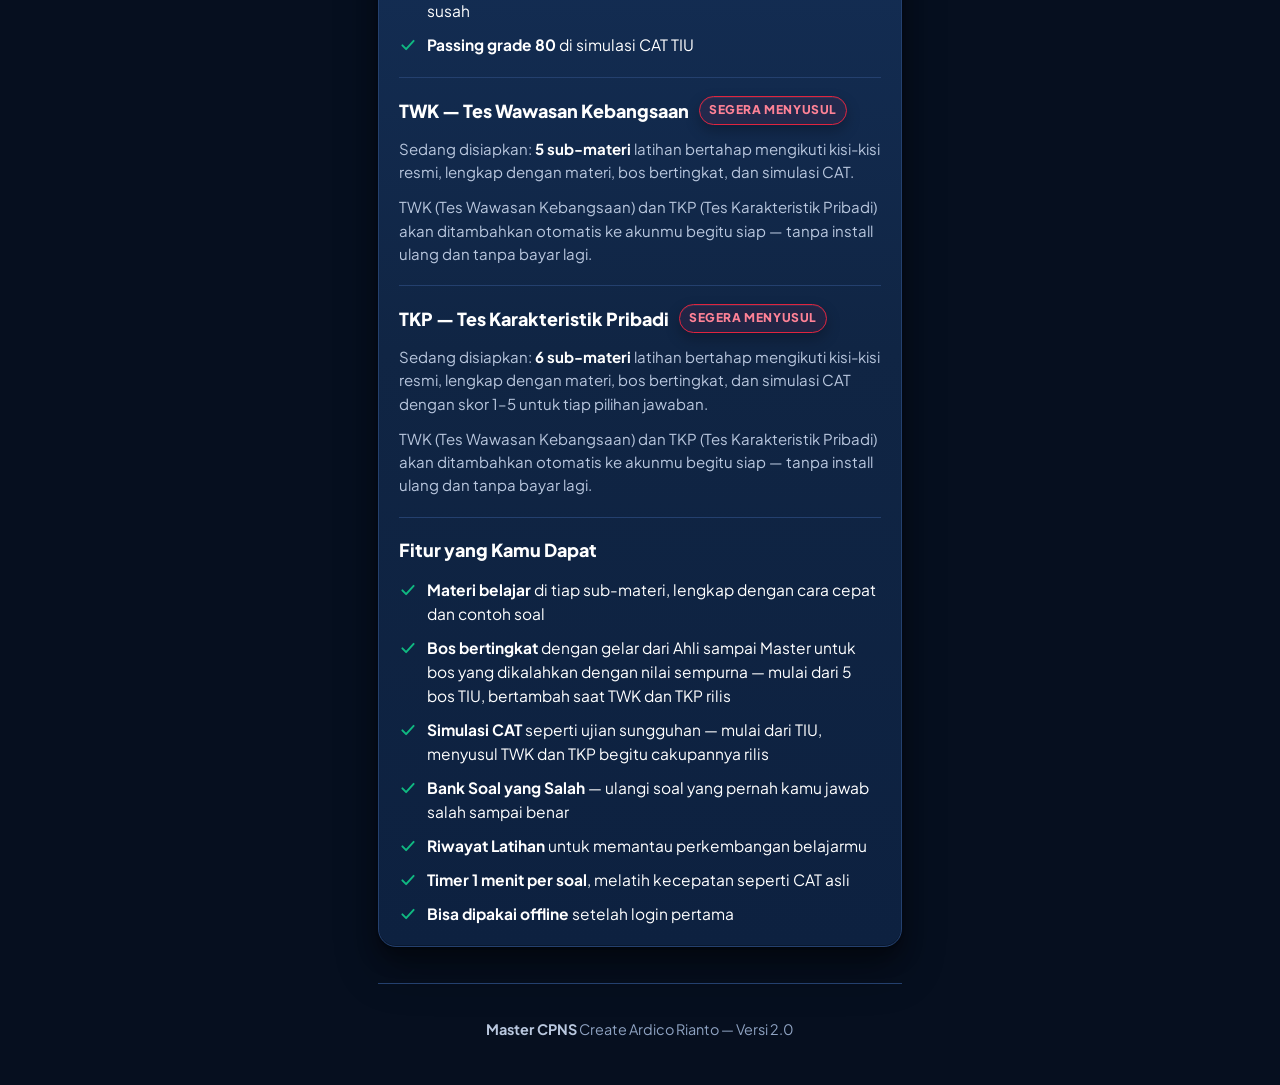
==== commit 8455ed47: "Update landing page: TWK/TKP segera menyusul, cara beli 4 langkah, tanpa harga/QR" ====
--- a/index.html
+++ b/index.html
@@ -171,137 +171,6 @@
   }
   .section-sub{margin:0 0 14px; color:var(--muted); font-size:.95rem}
 
-  /* ---------- PRICE CARD ---------- */
-  .price-card{
-    background:linear-gradient(180deg, #142f57 0%, var(--navy-800) 46%, #0d2140 100%);
-    border:1px solid var(--navy-line);
-    border-radius:var(--radius);
-    padding:22px 20px 20px;
-    position:relative;
-    overflow:hidden;
-    box-shadow:
-      inset 0 1px 0 rgba(255,255,255,.1),
-      inset 0 -1px 0 rgba(0,0,0,.28),
-      0 1px 2px rgba(0,0,0,.35),
-      0 10px 20px rgba(0,0,0,.34),
-      0 24px 44px rgba(0,0,0,.32);
-  }
-  .price-card::before{
-    content:"";
-    position:absolute; inset:0 auto 0 0; width:5px;
-    background:var(--crimson);
-  }
-  .promo-badge{
-    display:inline-block;
-    background:linear-gradient(180deg, #e83a55 0%, var(--crimson) 60%, #cf1e38 100%);
-    color:#fff;
-    font-size:.78rem;
-    font-weight:800;
-    letter-spacing:.06em;
-    text-transform:uppercase;
-    padding:5px 10px;
-    border-radius:999px;
-    box-shadow:
-      inset 0 1px 0 rgba(255,255,255,.3),
-      0 3px 0 var(--crimson-dark),
-      0 8px 16px rgba(0,0,0,.35);
-    text-shadow:0 1px 1px rgba(0,0,0,.25);
-  }
-  .price-old{
-    margin:14px 0 0;
-    color:var(--muted-2);
-    font-size:1.15rem;
-    font-weight:600;
-  }
-  .price-old s{text-decoration-thickness:2px; text-decoration-color:var(--crimson)}
-  .price-new{
-    margin:0;
-    font-size:3rem;
-    line-height:1.05;
-    font-weight:800;
-    letter-spacing:-.02em;
-    text-shadow:
-      0 2px 0 rgba(0,0,0,.42),
-      0 4px 0 rgba(0,0,0,.16),
-      0 16px 30px rgba(0,0,0,.5);
-  }
-  .price-new small{font-size:1.05rem; font-weight:700; color:var(--muted)}
-  .price-was{
-    font-size:1.35rem;
-    font-weight:600;
-    color:var(--muted-2);
-    letter-spacing:0;
-    margin-left:10px;
-    vertical-align:middle;
-  }
-  .price-was s{text-decoration-thickness:2px; text-decoration-color:var(--crimson)}
-  .price-once{
-    margin:6px 0 0;
-    color:var(--emerald);
-    font-weight:700;
-    font-size:1rem;
-  }
-  .price-includes{margin:8px 0 0; color:var(--muted); font-size:.92rem}
-
-  .promo-form{margin-top:18px; border-top:1px solid var(--navy-line); padding-top:18px}
-  .promo-form label{display:block; font-weight:700; font-size:.92rem; margin-bottom:8px}
-  .promo-row{display:flex; gap:10px}
-  .promo-row input{
-    flex:1; min-width:0;
-    background:var(--navy-900);
-    border:1px solid var(--navy-line);
-    border-radius:12px;
-    color:var(--white);
-    padding:12px 14px;
-    text-transform:uppercase;
-    box-shadow:
-      inset 0 2px 6px rgba(0,0,0,.45),
-      inset 0 1px 0 rgba(0,0,0,.3),
-      0 1px 0 rgba(255,255,255,.05);
-  }
-  .promo-row input::placeholder{color:var(--muted-2); text-transform:none}
-  .btn-promo{
-    flex:none;
-    border:1px solid var(--emerald);
-    background:linear-gradient(180deg, rgba(16,185,129,.14) 0%, rgba(16,185,129,.04) 100%);
-    color:var(--emerald);
-    font-weight:800;
-    border-radius:12px;
-    padding:12px 16px;
-    cursor:pointer;
-    box-shadow:
-      inset 0 1px 0 rgba(255,255,255,.12),
-      0 4px 0 rgba(4,120,87,.75),
-      0 10px 20px rgba(0,0,0,.35);
-    transform:translateY(0);
-    transition:transform .12s ease, box-shadow .12s ease, background .12s ease, color .12s ease;
-    -webkit-tap-highlight-color:transparent;
-  }
-  .btn-promo:active{
-    background:var(--emerald);
-    color:#04241a;
-    transform:translateY(3px);
-    box-shadow:
-      inset 0 2px 5px rgba(0,0,0,.18),
-      0 1px 0 rgba(4,120,87,.75),
-      0 5px 12px rgba(0,0,0,.32);
-  }
-  .promo-msg{min-height:1.35em; margin:8px 0 0; font-size:.88rem; color:var(--muted)}
-  .promo-msg.ok{color:var(--emerald)}
-  .promo-msg.err{color:#ff8296}
-  .promo-result{
-    margin-top:14px;
-    background:linear-gradient(180deg, rgba(16,185,129,.14) 0%, rgba(16,185,129,.05) 100%);
-    border:1px solid var(--emerald);
-    border-radius:12px;
-    padding:12px 14px;
-    box-shadow:
-      inset 0 1px 0 rgba(255,255,255,.1),
-      0 6px 14px rgba(0,0,0,.28);
-  }
-  .promo-result-price{margin:0; font-size:1rem; color:var(--muted)}
-  .promo-result-price strong{color:var(--emerald); font-size:1.35rem; font-weight:800; letter-spacing:-.01em}
-
   /* ---------- STEPS ---------- */
   .steps{list-style:none; margin:0; padding:0; display:grid; gap:12px}
   .steps li{
@@ -376,67 +245,11 @@
   .pkg-list .sub{color:var(--muted); font-size:.9rem}
   .pkg-soon{margin-top:18px; border-top:1px solid var(--navy-line); padding-top:16px}
   .pkg-soon p{margin:6px 0 0; color:var(--muted); font-size:.94rem}
-
-  /* ---------- PAYMENT ---------- */
-  .pay-card{
-    background:linear-gradient(180deg, #142f57 0%, var(--navy-800) 46%, #0d2140 100%);
-    border:1px solid var(--navy-line);
-    border-radius:var(--radius);
-    padding:20px;
-    box-shadow:
-      inset 0 1px 0 rgba(255,255,255,.1),
-      inset 0 -1px 0 rgba(0,0,0,.28),
-      0 1px 2px rgba(0,0,0,.35),
-      0 10px 20px rgba(0,0,0,.34),
-      0 24px 44px rgba(0,0,0,.32);
-  }
-  .qr-figure{
-    margin:4px auto 0;
-    max-width:320px;
-    text-align:center;
-  }
-  .qr-figure img{
-    width:100%;
-    height:auto;
-    border-radius:14px;
-    border:1px solid var(--navy-line);
-    box-shadow:
-      0 1px 2px rgba(0,0,0,.35),
-      0 10px 20px rgba(0,0,0,.34),
-      0 24px 44px rgba(0,0,0,.32);
-  }
-  .qr-name{
-    margin:12px 0 0;
-    font-weight:800;
-    font-size:1.05rem;
-    letter-spacing:.01em;
-    color:var(--white);
-  }
-  .qr-manual-note{
-    margin:14px auto 0;
-    max-width:320px;
-    text-align:center;
-    font-size:.9rem;
-    color:var(--muted);
-  }
-  .qr-manual-note strong{color:var(--white)}
-  .pay-steps{margin:18px 0 0; padding-left:1.3rem; display:grid; gap:8px; color:#e6edf8}
-  .pay-steps li::marker{color:var(--emerald); font-weight:800}
-  .pay-note{
-    margin:16px 0 0;
-    background:linear-gradient(180deg, #0c1e3a 0%, var(--navy-900) 100%);
-    border:1px solid var(--navy-line);
-    border-radius:12px;
-    padding:12px 14px;
-    font-size:.88rem;
-    color:var(--muted);
-    display:flex; gap:10px; align-items:flex-start;
-    box-shadow:
-      inset 0 1px 0 rgba(255,255,255,.06),
-      0 6px 14px rgba(0,0,0,.28);
-  }
-  .pay-note svg{flex:none; margin-top:2px}
-  .pay-note strong{color:var(--white)}
+  .pkg-desc{margin:12px 0 0; color:var(--muted); font-size:.94rem}
+  .pkg-desc strong{color:var(--white)}
+  .pkg-block + .pkg-block{margin-top:20px; border-top:1px solid var(--navy-line); padding-top:18px}
+
+  /* ---------- HELP ---------- */
   .pay-help{
     margin:16px 0 0;
     border-top:1px solid var(--navy-line);
@@ -467,9 +280,6 @@
   }
   .btn-help svg{flex:none}
 
-  .cta-after-price{margin-top:18px}
-  .cta-after-price .btn-download{margin-top:0}
-
   /* ---------- FOOTER ---------- */
   footer{
     margin-top:36px;
@@ -483,12 +293,11 @@
 
   @media (min-width:640px){
     .hero h1{font-size:2.7rem}
-    .price-new{font-size:3.4rem}
     .steps{grid-template-columns:1fr}
   }
   @media (prefers-reduced-motion: reduce){
     html{scroll-behavior:auto}
-    .logo-wrap, .btn-download, .btn-promo{transition:none}
+    .logo-wrap, .btn-download{transition:none}
     .logo-wrap:hover, .logo-wrap:active{transform:perspective(900px) rotateX(2deg) rotateY(-2deg)}
     .btn-download:hover{transform:none}
   }
@@ -511,237 +320,142 @@
     </a>
   </header>
 
-  <!-- 2. HARGA -->
-  <section aria-labelledby="judul-harga">
-    <h2 class="section-title" id="judul-harga">Harga Promo</h2>
-    <p class="section-sub">Satu paket lengkap, tanpa biaya bulanan.</p>
-    <div class="price-card">
-      <span class="promo-badge">Harga Promo</span>
-      <p class="price-old">Harga awal <s>Rp99.000</s></p>
-      <p class="price-new"><span id="priceNow">Rp59.000</span><span class="price-was" id="priceWas" hidden><s>Rp59.000</s></span></p>
-      <p class="price-once">Sekali bayar, akses selamanya</p>
-      <p class="price-includes">Untuk seluruh isi paket di bawah — termasuk update TWK &amp; TKP yang menyusul.</p>
-
-      <form class="promo-form" id="promoForm" novalidate>
-        <label for="kodePromo">Punya kode promo?</label>
-        <div class="promo-row">
-          <input type="text" id="kodePromo" name="kodePromo" placeholder="Masukkan kode promo" autocomplete="off" autocapitalize="characters" />
-          <button type="submit" class="btn-promo">Pakai Kode</button>
-        </div>
-        <p class="promo-msg" id="promoMsg" role="status"></p>
-        <div class="promo-result" id="promoResult" hidden>
-          <p class="promo-result-price">Harga setelah kode: <strong id="promoResultPrice"></strong></p>
-        </div>
-      </form>
-    </div>
-  </section>
-
-  <!-- 2b. DOWNLOAD SETELAH HARGA -->
-  <div class="cta-after-price">
-    <a class="btn-download" id="btnDownloadAfterPrice" href="https://mastercpns.github.io/Master%20CPNS.apk" download>
-      <svg width="20" height="20" viewBox="0 0 24 24" fill="none" aria-hidden="true"><path d="M12 3v12m0 0 4.5-4.5M12 15 7.5 10.5M4 20h16" stroke="currentColor" stroke-width="2.2" stroke-linecap="round" stroke-linejoin="round"/></svg>
-      Download Sekarang
-    </a>
-  </div>
-
-  <!-- 3. CARA BELI -->
+  <!-- 2. CARA BELI -->
   <section aria-labelledby="judul-langkah">
-    <h2 class="section-title" id="judul-langkah">Cara Beli dalam 3 Langkah</h2>
-    <p class="section-sub">Cukup tiga langkah, langsung bisa mulai belajar.</p>
+    <h2 class="section-title" id="judul-langkah">Cara Beli dalam 4 Langkah</h2>
+    <p class="section-sub">Cukup empat langkah, langsung bisa mulai belajar.</p>
     <ol class="steps">
       <li>
         <span class="step-num" aria-hidden="true">1</span>
         <div>
           <h3>Download aplikasi</h3>
-          <p>Unduh dan pasang aplikasi Master CPNS di HP kamu.</p>
+          <p>Unduh dan pasang aplikasi Master CPNS di HP kamu lewat tombol Download di atas.</p>
         </div>
       </li>
       <li>
         <span class="step-num" aria-hidden="true">2</span>
         <div>
-          <h3>Bayar pakai QR</h3>
-          <p>Kembali ke halaman ini, bayar <span class="pay-amount">Rp59.000</span> dengan memindai kode QR di bawah (Atas Nama: Rianto), lalu tunggu konfirmasi paling lama 10 menit. Tombol Daftar di aplikasi baru bisa diklik setelah pembayaranmu terkonfirmasi; kalau belum bayar, tombol Daftar tidak bisa diklik.</p>
+          <h3>Buka aplikasi dan bayar lewat QRIS</h3>
+          <p>Begitu aplikasi dibuka, layar Daftar langsung menampilkan harga dan QRIS. Bayar lewat QRIS itu di dalam aplikasi, lalu upload bukti transfermu lewat tombol &ldquo;Bukti Transfer&rdquo;, kemudian tekan tombol &ldquo;Saya Sudah Bayar&rdquo;.</p>
         </div>
       </li>
       <li>
         <span class="step-num" aria-hidden="true">3</span>
         <div>
+          <h3>Tunggu konfirmasi pembayaran</h3>
+          <p>Tunggu konfirmasi paling lama 10 menit. Selama menunggu, kamu bisa menekan tombol &ldquo;Cek Status Pembayaran&rdquo; untuk melihat status pembayaranmu. Begitu dikonfirmasi, akan muncul tulisan &ldquo;Pembayaran Berhasil, Akun Anda Sudah Aktif&rdquo;.</p>
+        </div>
+      </li>
+      <li>
+        <span class="step-num" aria-hidden="true">4</span>
+        <div>
           <h3>Daftar, lalu Login dan belajar</h3>
-          <p>Setelah pembayaran terkonfirmasi, klik tombol Daftar di aplikasi, isi data dengan Gmail kamu, lalu Login dan mulai belajar.</p>
+          <p>Setelah akunmu aktif, daftar dengan Gmail kamu, lalu Login dan langsung mulai belajar.</p>
         </div>
       </li>
     </ol>
+    <div class="pay-help">
+      <p>Butuh bantuan soal pembelian? Hubungi kami lewat DM Instagram.</p>
+      <a class="btn-help" href="https://ig.me/m/ardicorianto" target="_blank" rel="noopener noreferrer">
+        <svg width="16" height="16" viewBox="0 0 24 24" fill="none" aria-hidden="true"><rect x="3" y="3" width="18" height="18" rx="5" stroke="currentColor" stroke-width="2"/><circle cx="12" cy="12" r="4" stroke="currentColor" stroke-width="2"/><circle cx="17.2" cy="6.8" r="1.3" fill="currentColor"/></svg>
+        Butuh Bantuan? Chat via DM Instagram
+      </a>
+    </div>
   </section>
 
-  <!-- 4. ISI PAKET -->
+  <!-- 3. ISI PAKET -->
   <section aria-labelledby="judul-paket">
     <h2 class="section-title" id="judul-paket">Isi Paket</h2>
-    <p class="section-sub">Mulai dari TIU sekarang, paketmu terus bertambah.</p>
+    <p class="section-sub">Mulai dari TIU sekarang: 450 soal latihan dari 10 sub-materi kisi-kisi resmi KepmenPANRB Nomor 674 Tahun 2026. Paket ini terus bertambah — TWK dan TKP menyusul dan langsung masuk ke akunmu tanpa bayar lagi.</p>
     <div class="pkg-card">
-      <div class="pkg-head">
-        <h3>TIU — Tes Intelegensia Umum</h3>
-        <span class="chip chip-now">Sudah Tersedia</span>
+
+      <div class="pkg-block">
+        <div class="pkg-head">
+          <h3>TIU — Tes Intelegensia Umum</h3>
+          <span class="chip chip-now">Sudah Tersedia</span>
+        </div>
+        <ul class="pkg-list">
+          <li>
+            <svg width="18" height="18" viewBox="0 0 24 24" fill="none" aria-hidden="true"><path d="m4.5 12.5 5 5 10-11" stroke="#10b981" stroke-width="2.6" stroke-linecap="round" stroke-linejoin="round"/></svg>
+            <span><strong>10 sub-materi</strong> latihan bertahap, dari dasar sampai mahir</span>
+          </li>
+          <li>
+            <svg width="18" height="18" viewBox="0 0 24 24" fill="none" aria-hidden="true"><path d="m4.5 12.5 5 5 10-11" stroke="#10b981" stroke-width="2.6" stroke-linecap="round" stroke-linejoin="round"/></svg>
+            <span><strong>450 soal</strong> latihan — 300 soal level + 150 soal bos</span>
+          </li>
+          <li>
+            <svg width="18" height="18" viewBox="0 0 24 24" fill="none" aria-hidden="true"><path d="m4.5 12.5 5 5 10-11" stroke="#10b981" stroke-width="2.6" stroke-linecap="round" stroke-linejoin="round"/></svg>
+            <span><strong>5 bos bertingkat</strong>, 30 soal tiap bos — makin tinggi, makin susah</span>
+          </li>
+          <li>
+            <svg width="18" height="18" viewBox="0 0 24 24" fill="none" aria-hidden="true"><path d="m4.5 12.5 5 5 10-11" stroke="#10b981" stroke-width="2.6" stroke-linecap="round" stroke-linejoin="round"/></svg>
+            <span><strong>Passing grade 80</strong> di simulasi CAT TIU</span>
+          </li>
+        </ul>
       </div>
-      <ul class="pkg-list">
-        <li>
-          <svg width="18" height="18" viewBox="0 0 24 24" fill="none" aria-hidden="true"><path d="m4.5 12.5 5 5 10-11" stroke="#10b981" stroke-width="2.6" stroke-linecap="round" stroke-linejoin="round"/></svg>
-          <span><strong>10 level</strong> latihan bertahap, dari dasar sampai mahir</span>
-        </li>
-        <li>
-          <svg width="18" height="18" viewBox="0 0 24 24" fill="none" aria-hidden="true"><path d="m4.5 12.5 5 5 10-11" stroke="#10b981" stroke-width="2.6" stroke-linecap="round" stroke-linejoin="round"/></svg>
-          <span><strong>450 soal</strong> latihan TIU (300 soal level + 150 soal bos) berdasarkan 10 sub-materi kisi-kisi resmi KepmenPANRB Nomor 674 Tahun 2026</span>
-        </li>
-        <li>
-          <svg width="18" height="18" viewBox="0 0 24 24" fill="none" aria-hidden="true"><path d="m4.5 12.5 5 5 10-11" stroke="#10b981" stroke-width="2.6" stroke-linecap="round" stroke-linejoin="round"/></svg>
-          <span><strong>Materi belajar</strong> untuk memahami konsep sebelum latihan</span>
-        </li>
-        <li>
-          <svg width="18" height="18" viewBox="0 0 24 24" fill="none" aria-hidden="true"><path d="m4.5 12.5 5 5 10-11" stroke="#10b981" stroke-width="2.6" stroke-linecap="round" stroke-linejoin="round"/></svg>
-          <span><strong>5 bos bertingkat</strong> sebagai tantangan akhir tiap level <span class="sub">— makin tinggi levelnya, makin susah (150 soal bos, 30 soal tiap bos)</span></span>
-        </li>
-        <li>
-          <svg width="18" height="18" viewBox="0 0 24 24" fill="none" aria-hidden="true"><path d="m4.5 12.5 5 5 10-11" stroke="#10b981" stroke-width="2.6" stroke-linecap="round" stroke-linejoin="round"/></svg>
-          <span><strong>Gelar bertingkat</strong> dari Ahli TIU sampai Master TIU untuk setiap bos yang dikalahkan dengan nilai sempurna</span>
-        </li>
-        <li>
-          <svg width="18" height="18" viewBox="0 0 24 24" fill="none" aria-hidden="true"><path d="m4.5 12.5 5 5 10-11" stroke="#10b981" stroke-width="2.6" stroke-linecap="round" stroke-linejoin="round"/></svg>
-          <span><strong>Simulasi CAT</strong> untuk latihan seperti ujian sungguhan</span>
-        </li>
-      </ul>
-
-      <div class="pkg-soon">
+
+      <div class="pkg-block">
         <div class="pkg-head">
-          <h3>TWK &amp; TKP</h3>
+          <h3>TWK — Tes Wawasan Kebangsaan</h3>
           <span class="chip chip-soon">Segera Menyusul</span>
         </div>
-        <p>TWK (Tes Wawasan Kebangsaan) dan TKP (Tes Karakteristik Pribadi) akan ditambahkan otomatis ke akunmu begitu siap — tanpa install ulang dan tanpa bayar lagi.</p>
+        <p class="pkg-desc">Sedang disiapkan: <strong>5 sub-materi</strong> latihan bertahap mengikuti kisi-kisi resmi, lengkap dengan materi, bos bertingkat, dan simulasi CAT.</p>
+        <p class="pkg-desc">TWK (Tes Wawasan Kebangsaan) dan TKP (Tes Karakteristik Pribadi) akan ditambahkan otomatis ke akunmu begitu siap — tanpa install ulang dan tanpa bayar lagi.</p>
       </div>
+
+      <div class="pkg-block">
+        <div class="pkg-head">
+          <h3>TKP — Tes Karakteristik Pribadi</h3>
+          <span class="chip chip-soon">Segera Menyusul</span>
+        </div>
+        <p class="pkg-desc">Sedang disiapkan: <strong>6 sub-materi</strong> latihan bertahap mengikuti kisi-kisi resmi, lengkap dengan materi, bos bertingkat, dan simulasi CAT dengan skor 1–5 untuk tiap pilihan jawaban.</p>
+        <p class="pkg-desc">TWK (Tes Wawasan Kebangsaan) dan TKP (Tes Karakteristik Pribadi) akan ditambahkan otomatis ke akunmu begitu siap — tanpa install ulang dan tanpa bayar lagi.</p>
+      </div>
+
+      <div class="pkg-block">
+        <div class="pkg-head">
+          <h3>Fitur yang Kamu Dapat</h3>
+        </div>
+        <ul class="pkg-list">
+          <li>
+            <svg width="18" height="18" viewBox="0 0 24 24" fill="none" aria-hidden="true"><path d="m4.5 12.5 5 5 10-11" stroke="#10b981" stroke-width="2.6" stroke-linecap="round" stroke-linejoin="round"/></svg>
+            <span><strong>Materi belajar</strong> di tiap sub-materi, lengkap dengan cara cepat dan contoh soal</span>
+          </li>
+          <li>
+            <svg width="18" height="18" viewBox="0 0 24 24" fill="none" aria-hidden="true"><path d="m4.5 12.5 5 5 10-11" stroke="#10b981" stroke-width="2.6" stroke-linecap="round" stroke-linejoin="round"/></svg>
+            <span><strong>Bos bertingkat</strong> dengan gelar dari Ahli sampai Master untuk bos yang dikalahkan dengan nilai sempurna — mulai dari 5 bos TIU, bertambah saat TWK dan TKP rilis</span>
+          </li>
+          <li>
+            <svg width="18" height="18" viewBox="0 0 24 24" fill="none" aria-hidden="true"><path d="m4.5 12.5 5 5 10-11" stroke="#10b981" stroke-width="2.6" stroke-linecap="round" stroke-linejoin="round"/></svg>
+            <span><strong>Simulasi CAT</strong> seperti ujian sungguhan — mulai dari TIU, menyusul TWK dan TKP begitu cakupannya rilis</span>
+          </li>
+          <li>
+            <svg width="18" height="18" viewBox="0 0 24 24" fill="none" aria-hidden="true"><path d="m4.5 12.5 5 5 10-11" stroke="#10b981" stroke-width="2.6" stroke-linecap="round" stroke-linejoin="round"/></svg>
+            <span><strong>Bank Soal yang Salah</strong> — ulangi soal yang pernah kamu jawab salah sampai benar</span>
+          </li>
+          <li>
+            <svg width="18" height="18" viewBox="0 0 24 24" fill="none" aria-hidden="true"><path d="m4.5 12.5 5 5 10-11" stroke="#10b981" stroke-width="2.6" stroke-linecap="round" stroke-linejoin="round"/></svg>
+            <span><strong>Riwayat Latihan</strong> untuk memantau perkembangan belajarmu</span>
+          </li>
+          <li>
+            <svg width="18" height="18" viewBox="0 0 24 24" fill="none" aria-hidden="true"><path d="m4.5 12.5 5 5 10-11" stroke="#10b981" stroke-width="2.6" stroke-linecap="round" stroke-linejoin="round"/></svg>
+            <span><strong>Timer 1 menit per soal</strong>, melatih kecepatan seperti CAT asli</span>
+          </li>
+          <li>
+            <svg width="18" height="18" viewBox="0 0 24 24" fill="none" aria-hidden="true"><path d="m4.5 12.5 5 5 10-11" stroke="#10b981" stroke-width="2.6" stroke-linecap="round" stroke-linejoin="round"/></svg>
+            <span><strong>Bisa dipakai offline</strong> setelah login pertama</span>
+          </li>
+        </ul>
+      </div>
+
     </div>
   </section>
 
-  <!-- 5. PEMBAYARAN -->
-  <section aria-labelledby="judul-bayar">
-    <h2 class="section-title" id="judul-bayar">Cara Pembayaran</h2>
-    <p class="section-sub">Bayar lewat QR, bisa dari aplikasi pembayaran apa pun.</p>
-    <div class="pay-card">
-      <figure class="qr-figure">
-        <img src="[data-uri]" alt="Kode QRIS untuk pembayaran Master CPNS atas nama Rianto" width="732" height="740" />
-        <figcaption class="qr-name">Atas Nama: Rianto</figcaption>
-      </figure>
-      <p class="qr-manual-note" id="qrManualNote"><strong>Periksa kembali nominal sebelum mentransfer.</strong> Nominal pembayaran dimasukkan secara manual sesuai harga di atas (<strong class="pay-amount">Rp59.000</strong>) karena angkanya tidak muncul otomatis saat memindai QR. Pembayaran yang kurang dari nominal tidak akan diproses, dan kelebihan pembayaran tidak akan dikembalikan, kecuali ada pengecualian khusus.</p>
-      <p class="qr-manual-note" id="qrFreeNote" hidden>Tidak perlu membayar — kode GRATIS10 membuat pendaftaranmu gratis.</p>
-      <ol class="pay-steps">
-        <li>Scan QR di atas dengan aplikasi pembayaran atau mobile banking kamu.</li>
-        <li>Bayar sebesar <strong class="pay-amount">Rp59.000</strong>.</li>
-        <li>Tunggu aktivasi akun, lalu login di aplikasi dan mulai belajar.</li>
-      </ol>
-      <p class="pay-note">
-        <svg width="18" height="18" viewBox="0 0 24 24" fill="none" aria-hidden="true"><circle cx="12" cy="12" r="9" stroke="#10b981" stroke-width="2"/><path d="M12 7v5l3.5 2" stroke="#10b981" stroke-width="2" stroke-linecap="round" stroke-linejoin="round"/></svg>
-        <span><strong>Catatan:</strong> Proses aktivasi paling lama 10 menit setelah pembayaran.</span>
-      </p>
-      <div class="pay-help">
-        <p>Kelebihan bayar? Simpan bukti transfer, lalu hubungi kami lewat DM Instagram.</p>
-        <a class="btn-help" href="https://ig.me/m/ardicorianto" target="_blank" rel="noopener noreferrer">
-          <svg width="16" height="16" viewBox="0 0 24 24" fill="none" aria-hidden="true"><rect x="3" y="3" width="18" height="18" rx="5" stroke="currentColor" stroke-width="2"/><circle cx="12" cy="12" r="4" stroke="currentColor" stroke-width="2"/><circle cx="17.2" cy="6.8" r="1.3" fill="currentColor"/></svg>
-          Butuh Bantuan? Chat via DM Instagram
-        </a>
-      </div>
-    </div>
-
-  </section>
-
-  <!-- 6. FOOTER -->
+  <!-- 4. FOOTER -->
   <footer>
     <p><strong>Master CPNS</strong> Create Ardico Rianto — Versi 2.0</p>
   </footer>
 </div>
 
-<script>
-  (function () {
-    var form = document.getElementById("promoForm");
-    var input = document.getElementById("kodePromo");
-    var promoMsg = document.getElementById("promoMsg");
-    var promoResult = document.getElementById("promoResult");
-    var promoResultPrice = document.getElementById("promoResultPrice");
-    var priceNow = document.getElementById("priceNow");
-    var priceWas = document.getElementById("priceWas");
-    var qrManualNote = document.getElementById("qrManualNote");
-    var qrFreeNote = document.getElementById("qrFreeNote");
-    var payAmounts = document.querySelectorAll(".pay-amount");
-    var BASE_PRICE = "Rp59.000";
-    var appliedCode = "";
-    var promos = {
-      "GRATIS10": {
-        price: "Rp0 (GRATIS)",
-        pay: "Rp0",
-        msg: "Kode GRATIS10 diterima! Harga menjadi Rp0 alias GRATIS."
-      },
-      "DISKON50": {
-        price: "Rp29.500",
-        pay: "Rp29.500",
-        msg: "Kode DISKON50 diterima! Harga menjadi Rp29.500 (diskon 50% dari Rp59.000)."
-      }
-    };
-    function setPrices(promo, code) {
-      if (promo) {
-        priceNow.textContent = promo.price;
-        priceWas.hidden = false;
-        for (var i = 0; i < payAmounts.length; i++) {
-          payAmounts[i].textContent = promo.pay;
-        }
-        var isFree = code === "GRATIS10";
-        qrManualNote.hidden = isFree;
-        qrFreeNote.hidden = !isFree;
-      } else {
-        priceNow.textContent = BASE_PRICE;
-        priceWas.hidden = true;
-        for (var j = 0; j < payAmounts.length; j++) {
-          payAmounts[j].textContent = BASE_PRICE;
-        }
-        qrManualNote.hidden = false;
-        qrFreeNote.hidden = true;
-      }
-    }
-    function resetPromo(clearMsg) {
-      appliedCode = "";
-      setPrices(null);
-      promoResult.hidden = true;
-      if (clearMsg) {
-        promoMsg.className = "promo-msg";
-        promoMsg.textContent = "";
-      }
-    }
-    input.addEventListener("input", function () {
-      var code = (input.value || "").trim().toUpperCase();
-      if (appliedCode && code !== appliedCode) {
-        resetPromo(true);
-      }
-    });
-    form.addEventListener("submit", function (e) {
-      e.preventDefault();
-      var code = (input.value || "").trim().toUpperCase();
-      if (!code) {
-        resetPromo(false);
-        promoMsg.className = "promo-msg";
-        promoMsg.textContent = "Isi dulu kode promonya, lalu tekan Pakai Kode.";
-        input.focus();
-        return;
-      }
-      var promo = promos[code];
-      if (promo) {
-        appliedCode = code;
-        setPrices(promo, code);
-        promoMsg.className = "promo-msg ok";
-        promoMsg.textContent = promo.msg;
-        promoResultPrice.textContent = promo.price;
-        promoResult.hidden = false;
-      } else {
-        resetPromo(false);
-        promoMsg.className = "promo-msg err";
-        promoMsg.textContent = "Kode “" + code + "” tidak dikenal. Periksa lagi ejaannya, lalu coba lagi.";
-      }
-    });
-  })();
-</script>
 </body>
 </html>
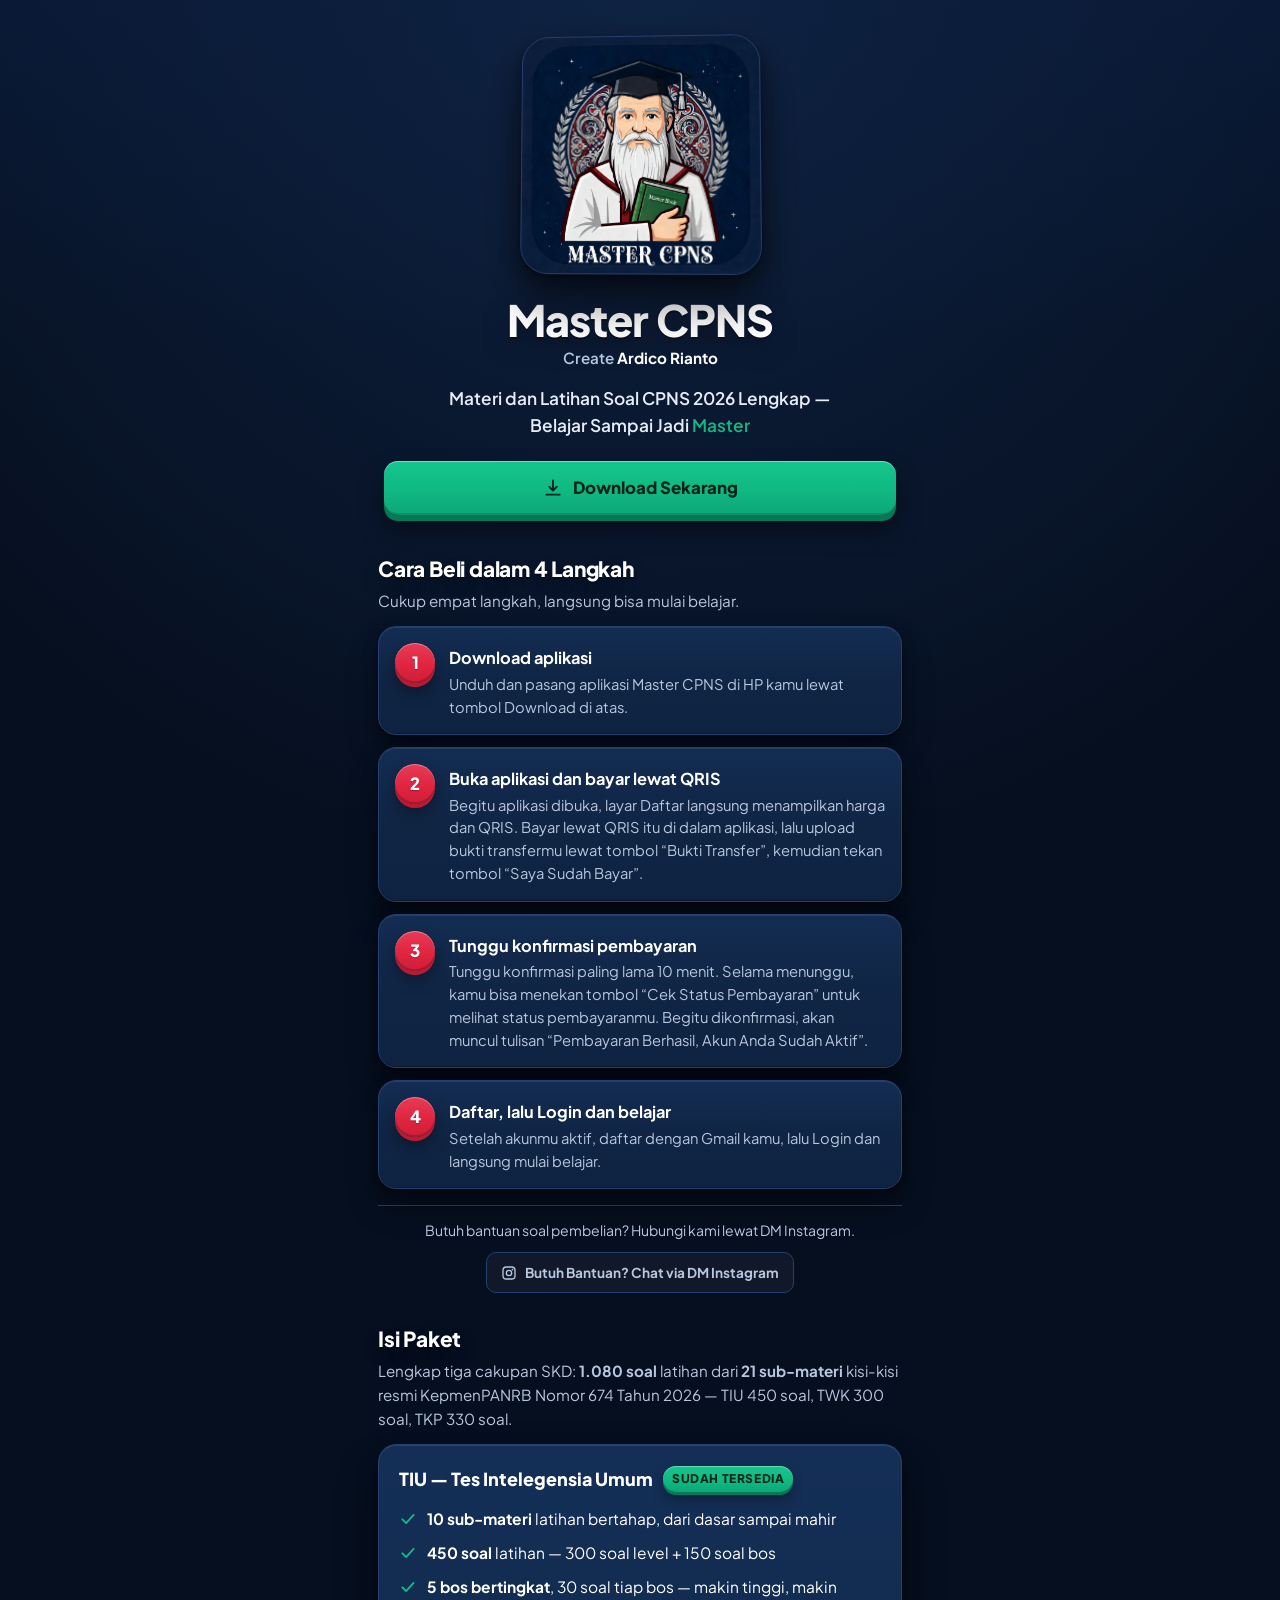
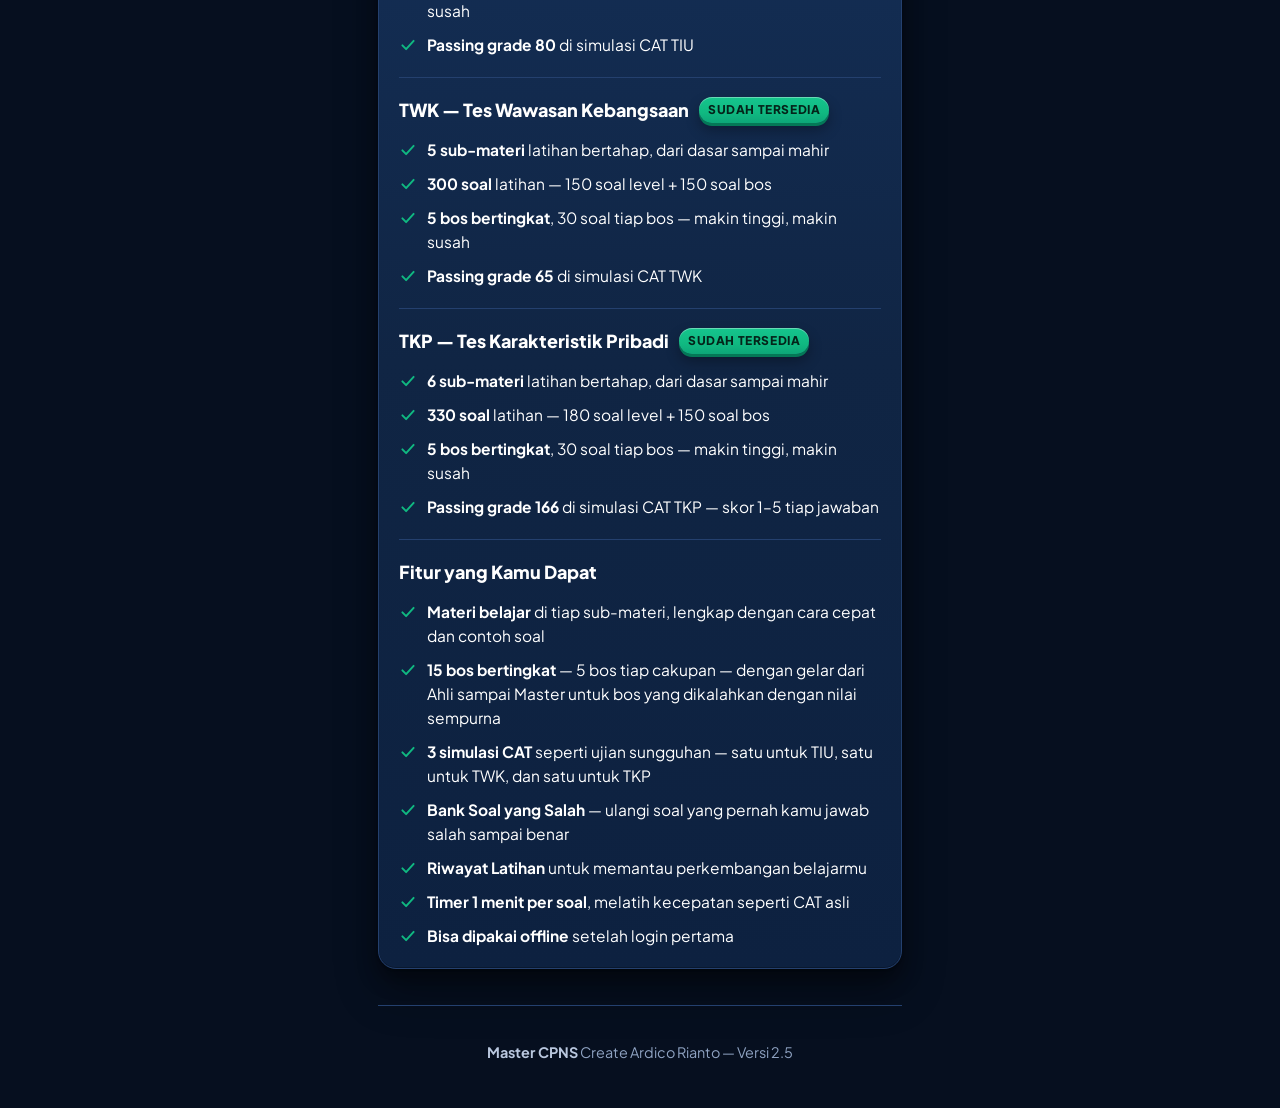
==== commit 82699149: "Landing page: TIU+TWK+TKP tersedia, 1.080 soal" ====
--- a/index.html
+++ b/index.html
@@ -366,7 +366,7 @@
   <!-- 3. ISI PAKET -->
   <section aria-labelledby="judul-paket">
     <h2 class="section-title" id="judul-paket">Isi Paket</h2>
-    <p class="section-sub">Mulai dari TIU sekarang: 450 soal latihan dari 10 sub-materi kisi-kisi resmi KepmenPANRB Nomor 674 Tahun 2026. Paket ini terus bertambah — TWK dan TKP menyusul dan langsung masuk ke akunmu tanpa bayar lagi.</p>
+    <p class="section-sub">Lengkap tiga cakupan SKD: <strong>1.080 soal</strong> latihan dari <strong>21 sub-materi</strong> kisi-kisi resmi KepmenPANRB Nomor 674 Tahun 2026 — TIU 450 soal, TWK 300 soal, TKP 330 soal.</p>
     <div class="pkg-card">
 
       <div class="pkg-block">
@@ -397,19 +397,51 @@
       <div class="pkg-block">
         <div class="pkg-head">
           <h3>TWK — Tes Wawasan Kebangsaan</h3>
-          <span class="chip chip-soon">Segera Menyusul</span>
-        </div>
-        <p class="pkg-desc">Sedang disiapkan: <strong>5 sub-materi</strong> latihan bertahap mengikuti kisi-kisi resmi, lengkap dengan materi, bos bertingkat, dan simulasi CAT.</p>
-        <p class="pkg-desc">TWK (Tes Wawasan Kebangsaan) dan TKP (Tes Karakteristik Pribadi) akan ditambahkan otomatis ke akunmu begitu siap — tanpa install ulang dan tanpa bayar lagi.</p>
+          <span class="chip chip-now">Sudah Tersedia</span>
+        </div>
+        <ul class="pkg-list">
+          <li>
+            <svg width="18" height="18" viewBox="0 0 24 24" fill="none" aria-hidden="true"><path d="m4.5 12.5 5 5 10-11" stroke="#10b981" stroke-width="2.6" stroke-linecap="round" stroke-linejoin="round"/></svg>
+            <span><strong>5 sub-materi</strong> latihan bertahap, dari dasar sampai mahir</span>
+          </li>
+          <li>
+            <svg width="18" height="18" viewBox="0 0 24 24" fill="none" aria-hidden="true"><path d="m4.5 12.5 5 5 10-11" stroke="#10b981" stroke-width="2.6" stroke-linecap="round" stroke-linejoin="round"/></svg>
+            <span><strong>300 soal</strong> latihan — 150 soal level + 150 soal bos</span>
+          </li>
+          <li>
+            <svg width="18" height="18" viewBox="0 0 24 24" fill="none" aria-hidden="true"><path d="m4.5 12.5 5 5 10-11" stroke="#10b981" stroke-width="2.6" stroke-linecap="round" stroke-linejoin="round"/></svg>
+            <span><strong>5 bos bertingkat</strong>, 30 soal tiap bos — makin tinggi, makin susah</span>
+          </li>
+          <li>
+            <svg width="18" height="18" viewBox="0 0 24 24" fill="none" aria-hidden="true"><path d="m4.5 12.5 5 5 10-11" stroke="#10b981" stroke-width="2.6" stroke-linecap="round" stroke-linejoin="round"/></svg>
+            <span><strong>Passing grade 65</strong> di simulasi CAT TWK</span>
+          </li>
+        </ul>
       </div>
 
       <div class="pkg-block">
         <div class="pkg-head">
           <h3>TKP — Tes Karakteristik Pribadi</h3>
-          <span class="chip chip-soon">Segera Menyusul</span>
-        </div>
-        <p class="pkg-desc">Sedang disiapkan: <strong>6 sub-materi</strong> latihan bertahap mengikuti kisi-kisi resmi, lengkap dengan materi, bos bertingkat, dan simulasi CAT dengan skor 1–5 untuk tiap pilihan jawaban.</p>
-        <p class="pkg-desc">TWK (Tes Wawasan Kebangsaan) dan TKP (Tes Karakteristik Pribadi) akan ditambahkan otomatis ke akunmu begitu siap — tanpa install ulang dan tanpa bayar lagi.</p>
+          <span class="chip chip-now">Sudah Tersedia</span>
+        </div>
+        <ul class="pkg-list">
+          <li>
+            <svg width="18" height="18" viewBox="0 0 24 24" fill="none" aria-hidden="true"><path d="m4.5 12.5 5 5 10-11" stroke="#10b981" stroke-width="2.6" stroke-linecap="round" stroke-linejoin="round"/></svg>
+            <span><strong>6 sub-materi</strong> latihan bertahap, dari dasar sampai mahir</span>
+          </li>
+          <li>
+            <svg width="18" height="18" viewBox="0 0 24 24" fill="none" aria-hidden="true"><path d="m4.5 12.5 5 5 10-11" stroke="#10b981" stroke-width="2.6" stroke-linecap="round" stroke-linejoin="round"/></svg>
+            <span><strong>330 soal</strong> latihan — 180 soal level + 150 soal bos</span>
+          </li>
+          <li>
+            <svg width="18" height="18" viewBox="0 0 24 24" fill="none" aria-hidden="true"><path d="m4.5 12.5 5 5 10-11" stroke="#10b981" stroke-width="2.6" stroke-linecap="round" stroke-linejoin="round"/></svg>
+            <span><strong>5 bos bertingkat</strong>, 30 soal tiap bos — makin tinggi, makin susah</span>
+          </li>
+          <li>
+            <svg width="18" height="18" viewBox="0 0 24 24" fill="none" aria-hidden="true"><path d="m4.5 12.5 5 5 10-11" stroke="#10b981" stroke-width="2.6" stroke-linecap="round" stroke-linejoin="round"/></svg>
+            <span><strong>Passing grade 166</strong> di simulasi CAT TKP — skor 1–5 tiap jawaban</span>
+          </li>
+        </ul>
       </div>
 
       <div class="pkg-block">
@@ -423,11 +455,11 @@
           </li>
           <li>
             <svg width="18" height="18" viewBox="0 0 24 24" fill="none" aria-hidden="true"><path d="m4.5 12.5 5 5 10-11" stroke="#10b981" stroke-width="2.6" stroke-linecap="round" stroke-linejoin="round"/></svg>
-            <span><strong>Bos bertingkat</strong> dengan gelar dari Ahli sampai Master untuk bos yang dikalahkan dengan nilai sempurna — mulai dari 5 bos TIU, bertambah saat TWK dan TKP rilis</span>
-          </li>
-          <li>
-            <svg width="18" height="18" viewBox="0 0 24 24" fill="none" aria-hidden="true"><path d="m4.5 12.5 5 5 10-11" stroke="#10b981" stroke-width="2.6" stroke-linecap="round" stroke-linejoin="round"/></svg>
-            <span><strong>Simulasi CAT</strong> seperti ujian sungguhan — mulai dari TIU, menyusul TWK dan TKP begitu cakupannya rilis</span>
+            <span><strong>15 bos bertingkat</strong> — 5 bos tiap cakupan — dengan gelar dari Ahli sampai Master untuk bos yang dikalahkan dengan nilai sempurna</span>
+          </li>
+          <li>
+            <svg width="18" height="18" viewBox="0 0 24 24" fill="none" aria-hidden="true"><path d="m4.5 12.5 5 5 10-11" stroke="#10b981" stroke-width="2.6" stroke-linecap="round" stroke-linejoin="round"/></svg>
+            <span><strong>3 simulasi CAT</strong> seperti ujian sungguhan — satu untuk TIU, satu untuk TWK, dan satu untuk TKP</span>
           </li>
           <li>
             <svg width="18" height="18" viewBox="0 0 24 24" fill="none" aria-hidden="true"><path d="m4.5 12.5 5 5 10-11" stroke="#10b981" stroke-width="2.6" stroke-linecap="round" stroke-linejoin="round"/></svg>
@@ -453,7 +485,7 @@
 
   <!-- 4. FOOTER -->
   <footer>
-    <p><strong>Master CPNS</strong> Create Ardico Rianto — Versi 2.0</p>
+    <p><strong>Master CPNS</strong> Create Ardico Rianto — Versi 2.5</p>
   </footer>
 </div>
 
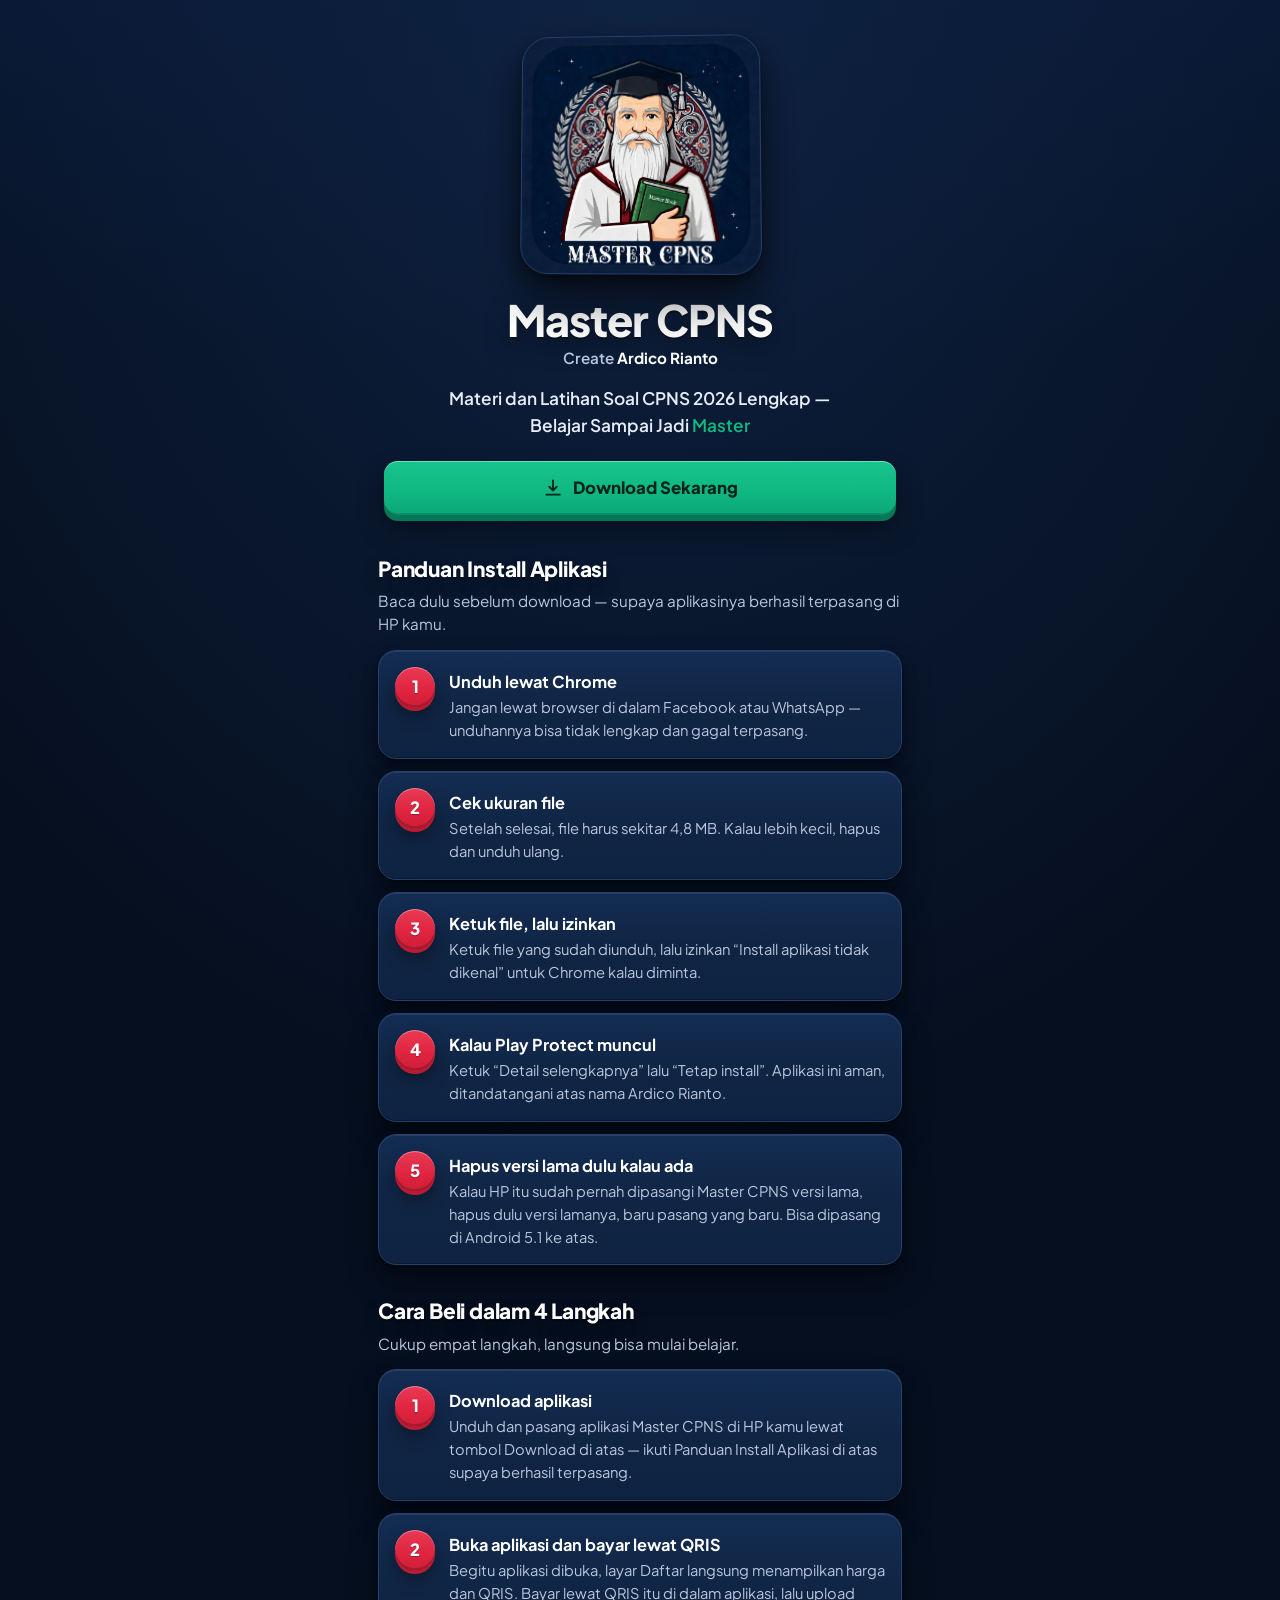
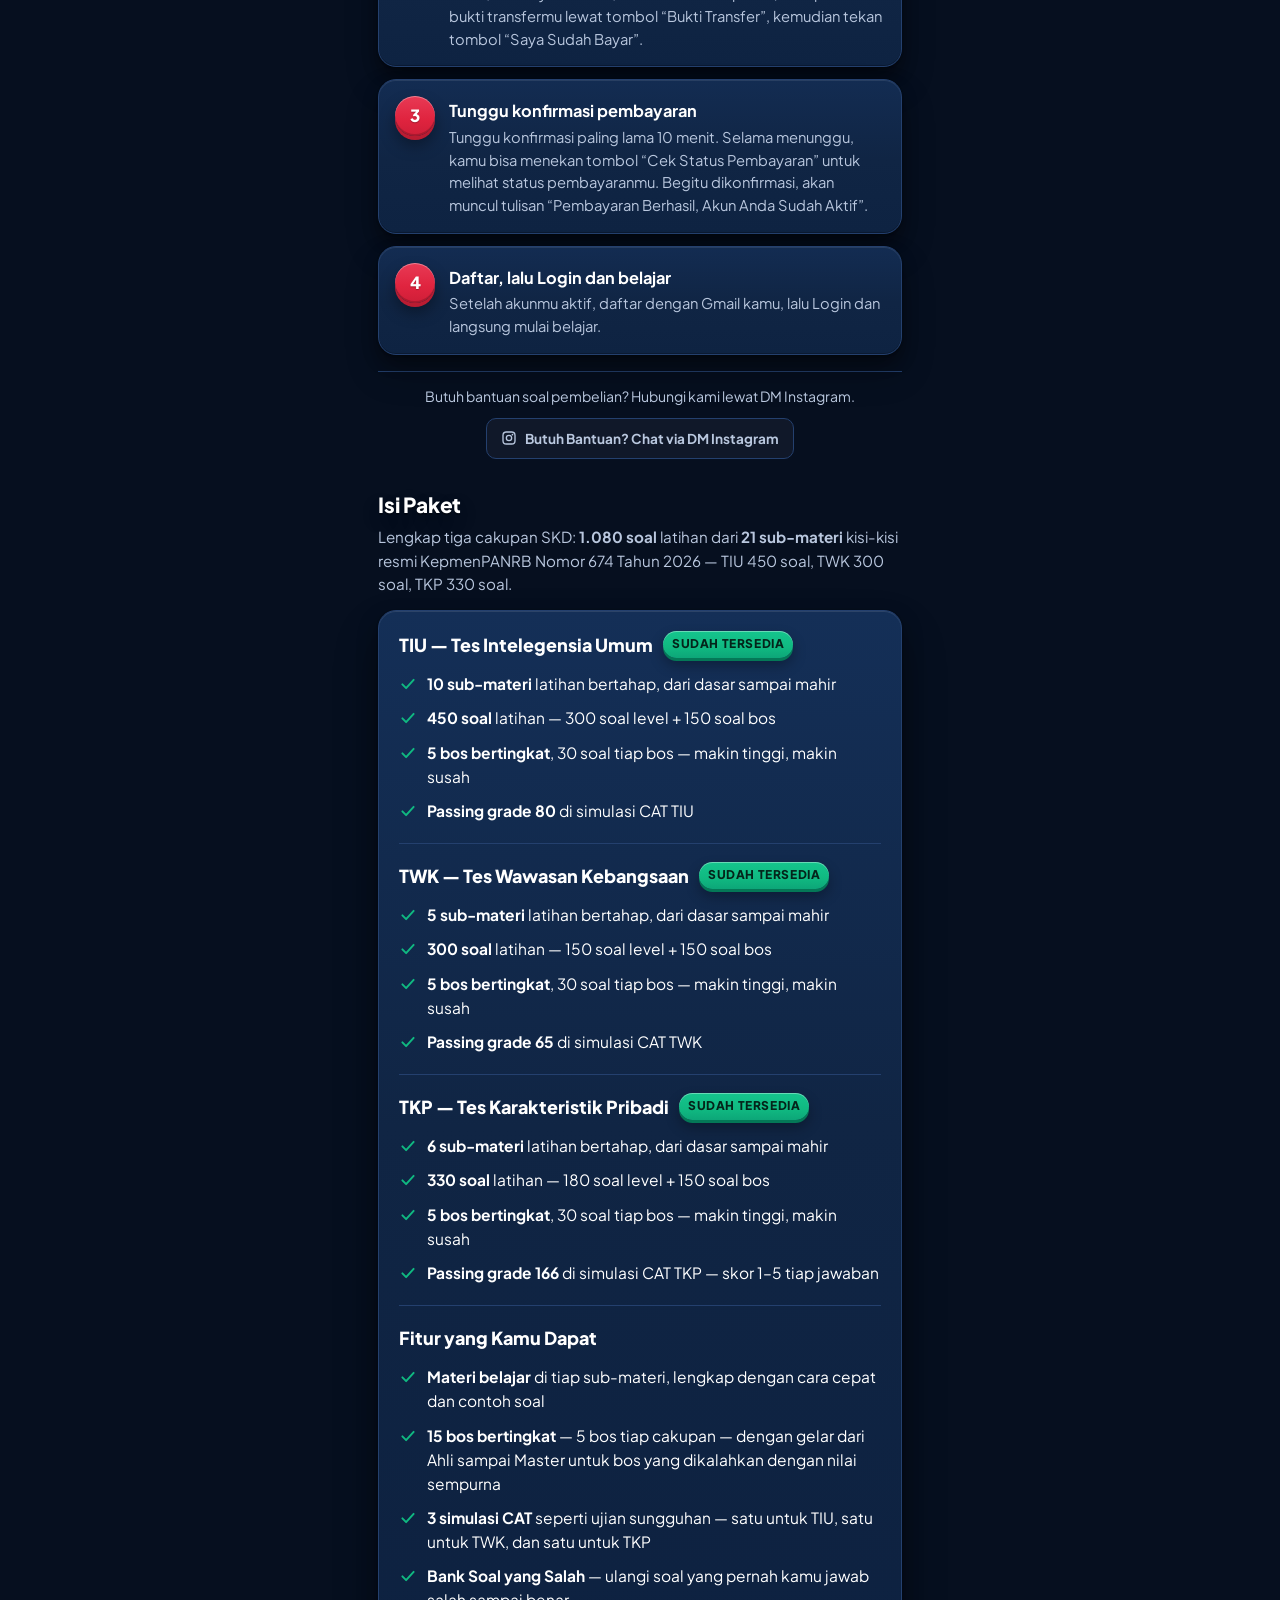
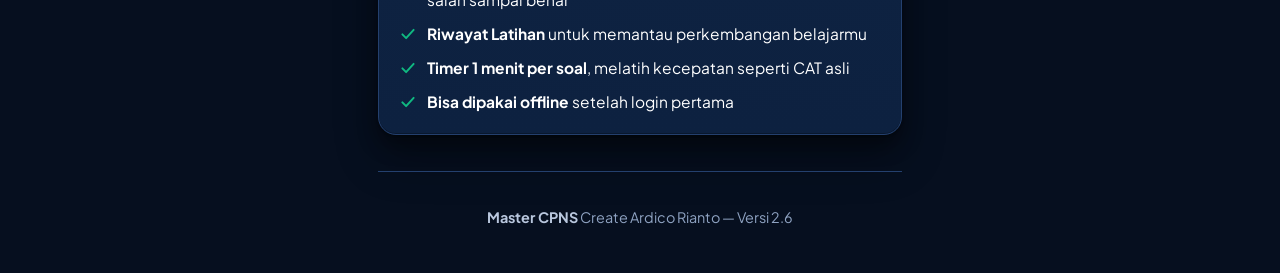
==== commit e938affa: "Landing page: tambah Panduan Install Aplikasi + footer Versi 2.6" ====
--- a/index.html
+++ b/index.html
@@ -320,6 +320,49 @@
     </a>
   </header>
 
+  <!-- 1b. PANDUAN INSTALL APLIKASI -->
+  <section aria-labelledby="judul-panduan-install">
+    <h2 class="section-title" id="judul-panduan-install">Panduan Install Aplikasi</h2>
+    <p class="section-sub">Baca dulu sebelum download — supaya aplikasinya berhasil terpasang di HP kamu.</p>
+    <ol class="steps">
+      <li>
+        <span class="step-num" aria-hidden="true">1</span>
+        <div>
+          <h3>Unduh lewat Chrome</h3>
+          <p>Jangan lewat browser di dalam Facebook atau WhatsApp — unduhannya bisa tidak lengkap dan gagal terpasang.</p>
+        </div>
+      </li>
+      <li>
+        <span class="step-num" aria-hidden="true">2</span>
+        <div>
+          <h3>Cek ukuran file</h3>
+          <p>Setelah selesai, file harus sekitar 4,8 MB. Kalau lebih kecil, hapus dan unduh ulang.</p>
+        </div>
+      </li>
+      <li>
+        <span class="step-num" aria-hidden="true">3</span>
+        <div>
+          <h3>Ketuk file, lalu izinkan</h3>
+          <p>Ketuk file yang sudah diunduh, lalu izinkan &ldquo;Install aplikasi tidak dikenal&rdquo; untuk Chrome kalau diminta.</p>
+        </div>
+      </li>
+      <li>
+        <span class="step-num" aria-hidden="true">4</span>
+        <div>
+          <h3>Kalau Play Protect muncul</h3>
+          <p>Ketuk &ldquo;Detail selengkapnya&rdquo; lalu &ldquo;Tetap install&rdquo;. Aplikasi ini aman, ditandatangani atas nama Ardico Rianto.</p>
+        </div>
+      </li>
+      <li>
+        <span class="step-num" aria-hidden="true">5</span>
+        <div>
+          <h3>Hapus versi lama dulu kalau ada</h3>
+          <p>Kalau HP itu sudah pernah dipasangi Master CPNS versi lama, hapus dulu versi lamanya, baru pasang yang baru. Bisa dipasang di Android 5.1 ke atas.</p>
+        </div>
+      </li>
+    </ol>
+  </section>
+
   <!-- 2. CARA BELI -->
   <section aria-labelledby="judul-langkah">
     <h2 class="section-title" id="judul-langkah">Cara Beli dalam 4 Langkah</h2>
@@ -329,7 +372,7 @@
         <span class="step-num" aria-hidden="true">1</span>
         <div>
           <h3>Download aplikasi</h3>
-          <p>Unduh dan pasang aplikasi Master CPNS di HP kamu lewat tombol Download di atas.</p>
+          <p>Unduh dan pasang aplikasi Master CPNS di HP kamu lewat tombol Download di atas — ikuti Panduan Install Aplikasi di atas supaya berhasil terpasang.</p>
         </div>
       </li>
       <li>
@@ -485,7 +528,7 @@
 
   <!-- 4. FOOTER -->
   <footer>
-    <p><strong>Master CPNS</strong> Create Ardico Rianto — Versi 2.5</p>
+    <p><strong>Master CPNS</strong> Create Ardico Rianto — Versi 2.6</p>
   </footer>
 </div>
 
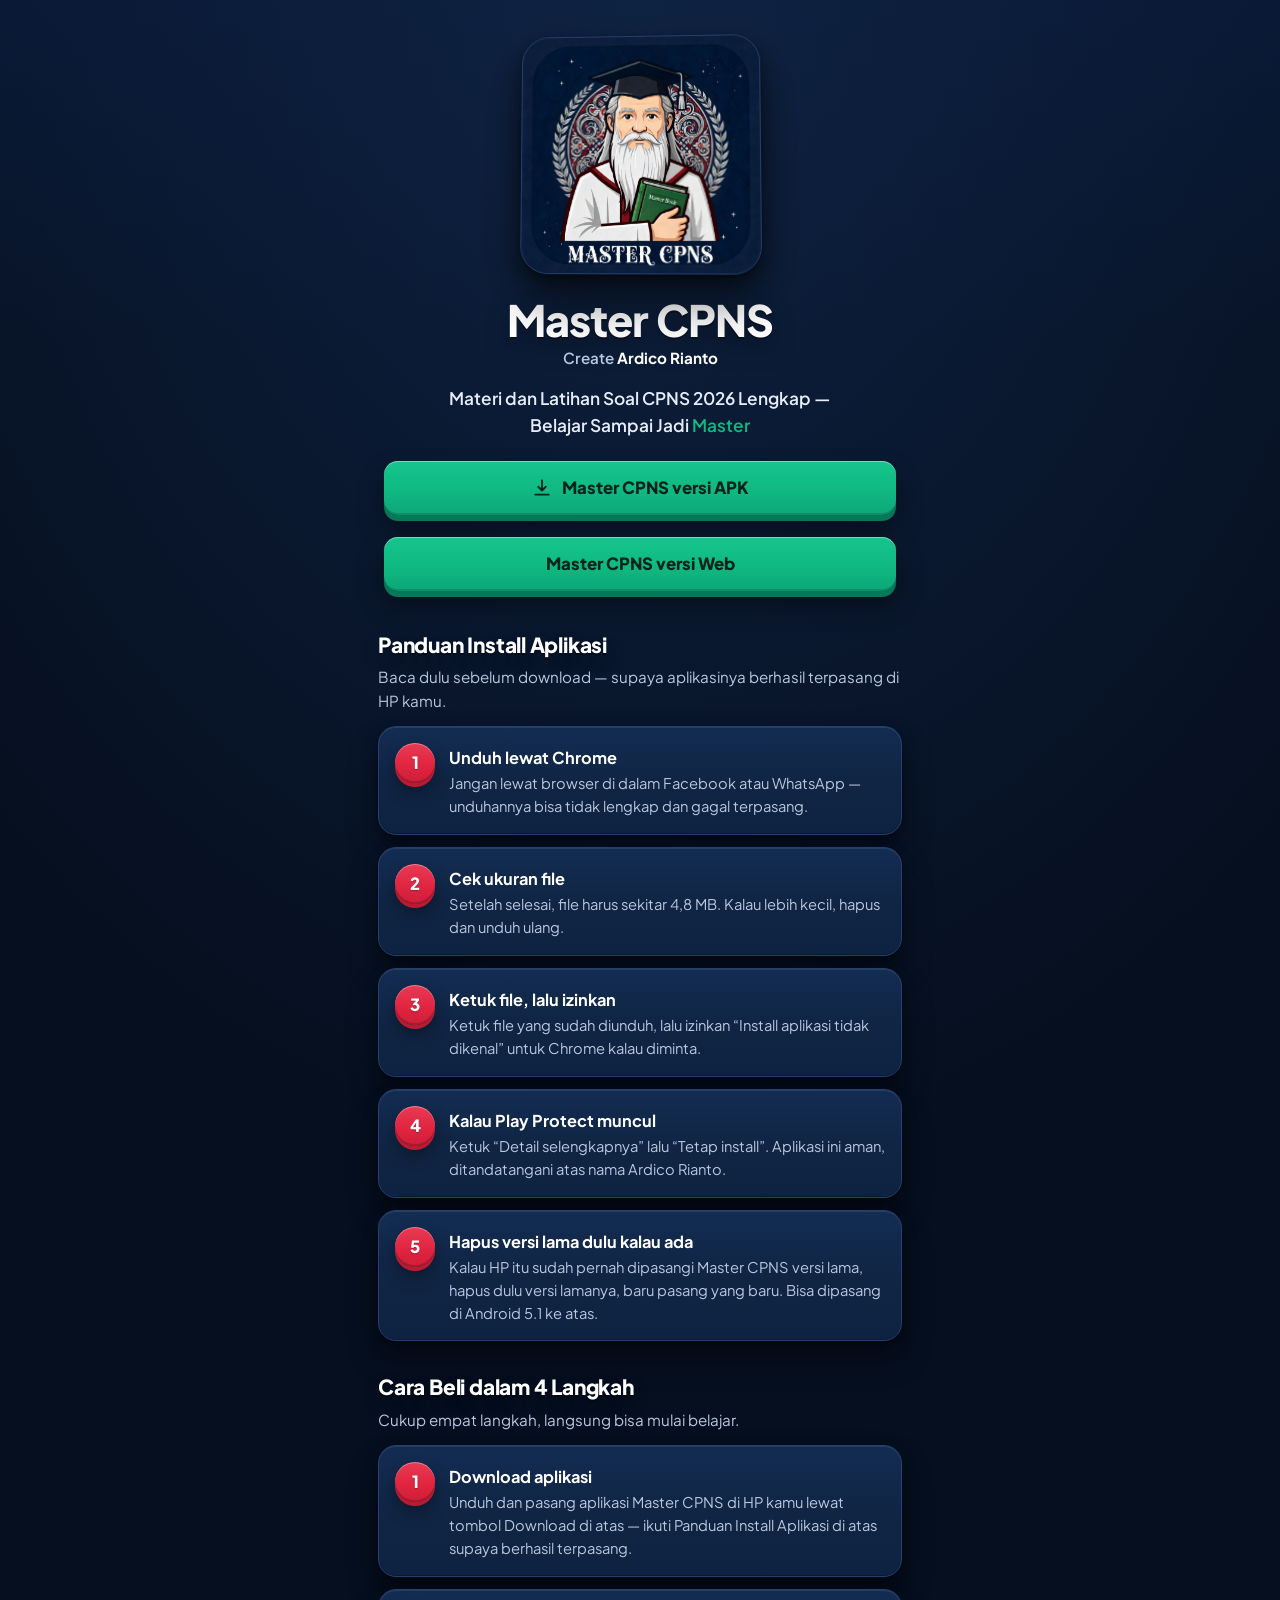
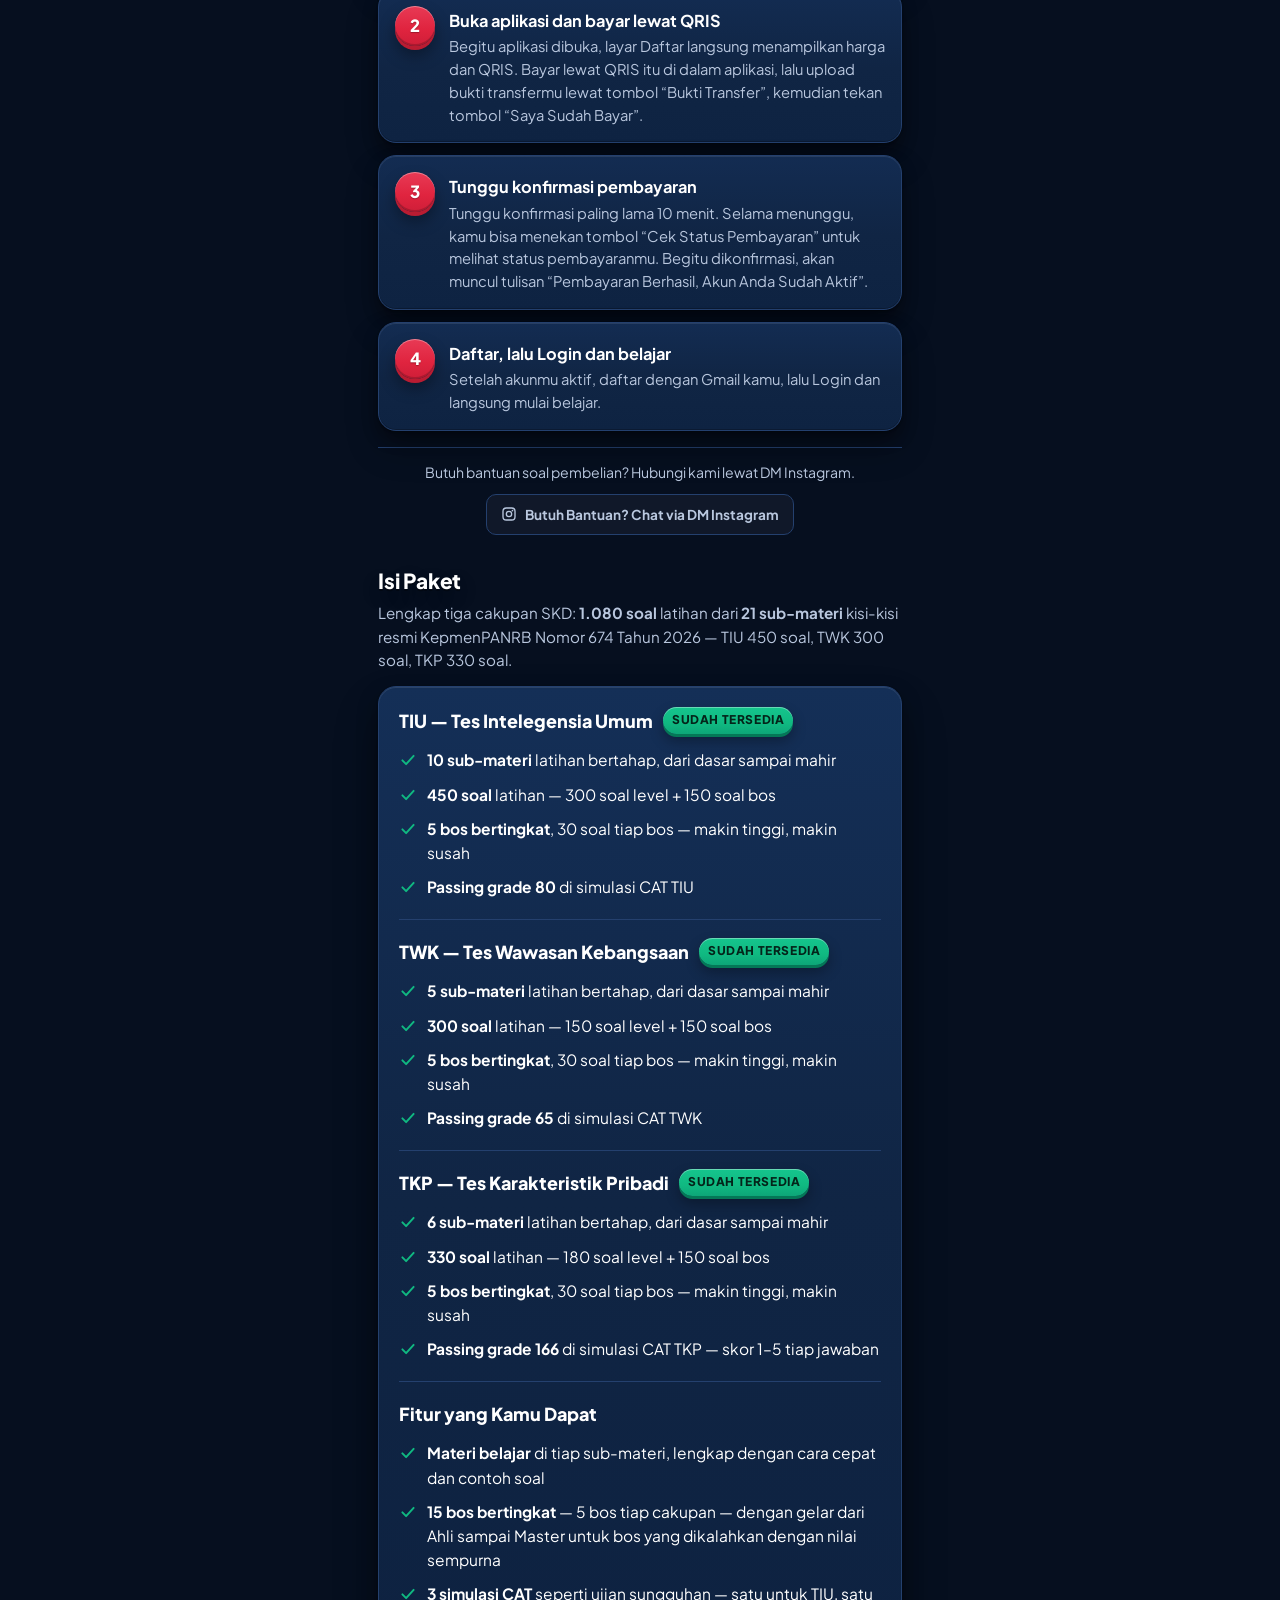
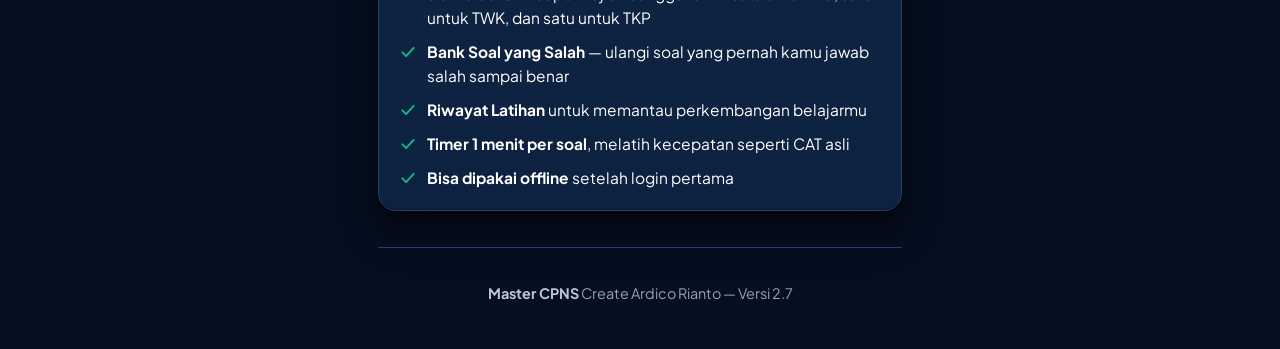
==== commit b412b84e: "Landing page v2.7: tombol Web + APK" ====
--- a/index.html
+++ b/index.html
@@ -316,7 +316,10 @@
     <p class="tagline">Materi dan Latihan Soal CPNS 2026 Lengkap — Belajar Sampai Jadi <span class="accent">Master</span></p>
     <a class="btn-download" id="btnDownloadTop" href="https://mastercpns.github.io/Master%20CPNS.apk" download>
       <svg width="20" height="20" viewBox="0 0 24 24" fill="none" aria-hidden="true"><path d="M12 3v12m0 0 4.5-4.5M12 15 7.5 10.5M4 20h16" stroke="currentColor" stroke-width="2.2" stroke-linecap="round" stroke-linejoin="round"/></svg>
-      Download Sekarang
+      Master CPNS versi APK
+    </a>
+    <a class="btn-download" id="btnWebTop" href="https://mastercpns.github.io/web/">
+      Master CPNS versi Web
     </a>
   </header>
 
@@ -528,7 +531,7 @@
 
   <!-- 4. FOOTER -->
   <footer>
-    <p><strong>Master CPNS</strong> Create Ardico Rianto — Versi 2.6</p>
+    <p><strong>Master CPNS</strong> Create Ardico Rianto — Versi 2.7</p>
   </footer>
 </div>
 
